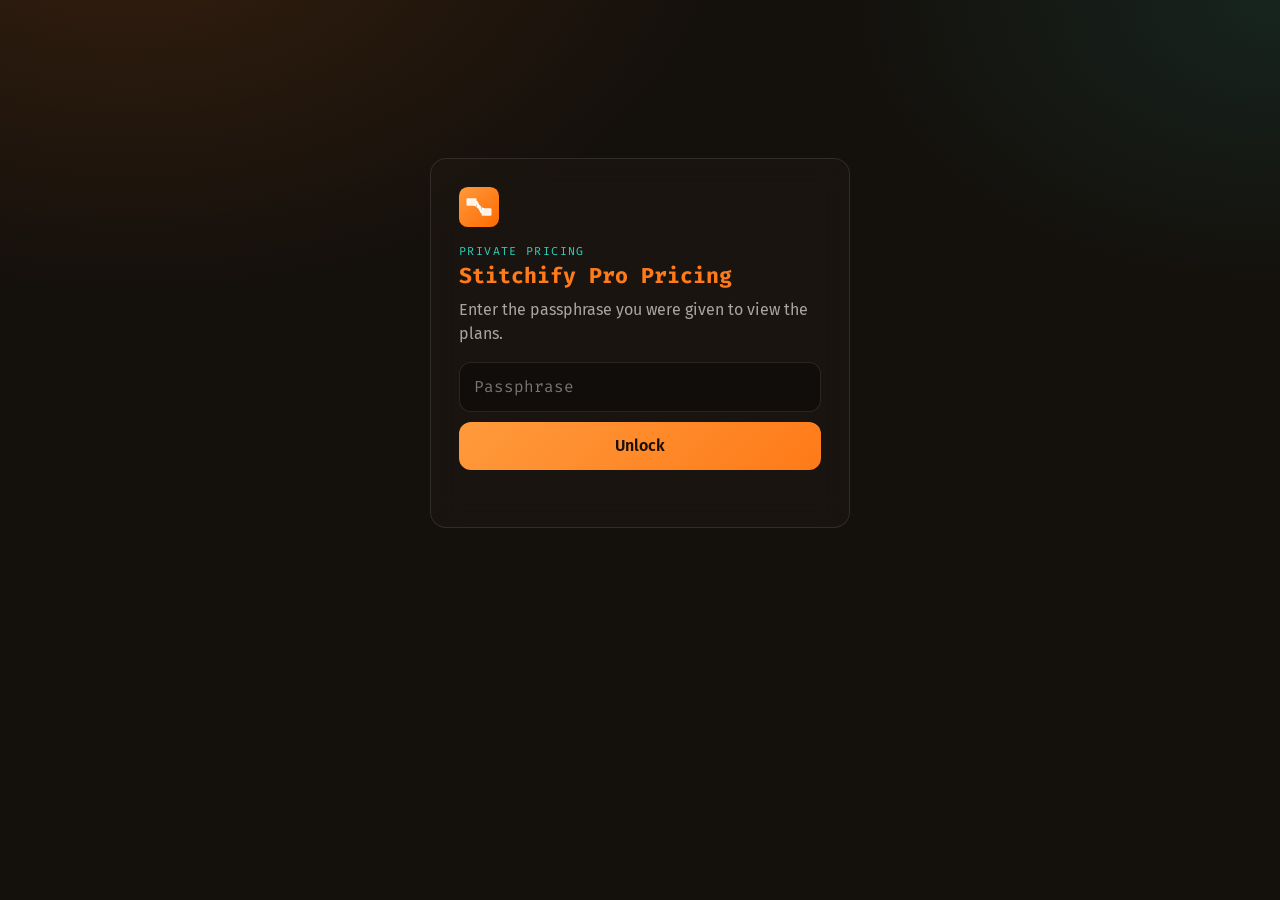
==== internal/pricing.html @ 4328dd09 "Pricing page: short passphrase for sharing with customers Co-Authored-By: Claude Opus 5.5 <noreply@a" ====
<!DOCTYPE html>
<html lang="en">
<head>
  <meta charset="utf-8" />
  <meta name="viewport" content="width=device-width, initial-scale=1.0, viewport-fit=cover" />
  <meta name="robots" content="noindex, nofollow, noarchive" />
  <title>Stitchify Pro Pricing</title>
  <link rel="icon" type="image/svg+xml" href="../assets/logo.svg" />
  <link rel="preconnect" href="https://fonts.googleapis.com" />
  <link rel="preconnect" href="https://fonts.gstatic.com" crossorigin />
  <link href="https://fonts.googleapis.com/css2?family=Fira+Code:wght@500;600;700&family=Fira+Sans:wght@300;400;500;600;700&display=swap" rel="stylesheet" />
  <style>
    /* Private pricing page with a quote builder. Dark-only by design, like the public site. The
       prices are AES-GCM encrypted below and only exist in readable form after the passphrase.
       Layout: lock card centred -> after unlock: plan cards row, then a two-column quote builder
       (add-on checklist left, sticky summary + send form right), then bundle and notes. */
    :root {
      color-scheme: dark;
      --primary: #ff7a18;
      --primary-2: #ff9a3c;
      --teal: #2dd4bf;
      --bg: #14100c;
      --card: rgba(30, 24, 19, 0.62);
      --card-2: rgba(42, 33, 25, 0.7);
      --border: rgba(255, 255, 255, 0.10);
      --text: rgba(255, 255, 255, 0.92);
      --muted: rgba(255, 255, 255, 0.62);
      --faint: rgba(255, 255, 255, 0.40);
      --ok: #34d399;
      --bad: #f87171;
      --display: 'Fira Code', ui-monospace, Consolas, monospace;
      --body: 'Fira Sans', 'Segoe UI', Helvetica, Arial, sans-serif;
      --radius: 16px;
    }
    * { box-sizing: border-box; }
    /* .lock and .desk set their own display, which beats the hidden attribute's default — without
       this the lock card stayed on screen after unlocking. */
    [hidden] { display: none !important; }
    html, body { margin: 0; }
    body {
      font-family: var(--body); color: var(--text); line-height: 1.5; min-height: 100vh;
      background:
        radial-gradient(1100px 700px at 10% -10%, rgba(255, 122, 24, 0.14), transparent 55%),
        radial-gradient(900px 600px at 100% 0%, rgba(45, 212, 191, 0.10), transparent 50%),
        var(--bg);
    }
    .wrap { max-width: 1080px; margin: 0 auto; padding-inline: 16px; padding-block: 28px 64px; }
    h1, h2, h3 { text-wrap: balance; margin: 0; }
    .muted { color: var(--muted); }
    .eyebrow { font-family: var(--display); font-size: 0.72rem; letter-spacing: 0.12em; text-transform: uppercase; color: var(--teal); }
    .glass { background: var(--card); border: 1px solid var(--border); border-radius: var(--radius); backdrop-filter: blur(14px); -webkit-backdrop-filter: blur(14px); }
    button { font: inherit; cursor: pointer; }
    button:focus-visible, input:focus-visible, textarea:focus-visible, label.addon:focus-within { outline: 2px solid var(--primary-2); outline-offset: 2px; }
    input, textarea { font: inherit; }

    .btn { padding: 12px 18px; border-radius: 12px; border: 0; font-weight: 600; color: #1a1005; background: linear-gradient(135deg, var(--primary-2), var(--primary)); }
    .btn.busy { opacity: 0.6; cursor: wait; }
    .err { color: var(--bad); font-size: 0.9rem; min-height: 1.3em; }

    /* ---- Lock ---- */
    .lock { min-height: 70vh; display: grid; place-items: center; }
    .lock-card { width: 100%; max-width: 420px; padding: 28px; display: grid; gap: 16px; }
    .lock-card img { width: 40px; height: 40px; }
    .lock-card h1 { font-family: var(--display); font-size: 1.35rem; color: var(--primary); }
    .lock-card form { display: grid; gap: 10px; }
    .text-in { width: 100%; padding: 12px 14px; border-radius: 12px; border: 1px solid var(--border); background: rgba(0, 0, 0, 0.35); color: var(--text); }
    .lock-card .text-in { font-family: var(--display); font-size: 1rem; }

    /* ---- Page ---- */
    .desk { display: grid; gap: 28px; }
    .head { display: flex; flex-wrap: wrap; gap: 12px 20px; align-items: end; justify-content: space-between; }
    .head h1 { font-family: var(--display); font-size: clamp(1.5rem, 3vw, 2rem); }
    .head h1 span { color: var(--primary); }
    .lockbtn { background: transparent; color: var(--muted); border: 1px solid var(--border); padding: 8px 14px; border-radius: 10px; }
    .note { padding: 14px 16px; color: var(--muted); max-width: 72ch; margin: 0; }
    section { display: grid; gap: 14px; }
    section > h2, .head h2 { font-size: 1.15rem; }
    .step { font-family: var(--display); color: var(--primary-2); margin-right: 6px; }

    .seg { display: inline-flex; padding: 4px; gap: 4px; border-radius: 12px; border: 1px solid var(--border); background: rgba(0,0,0,.25); }
    .seg button { border: 0; background: transparent; color: var(--muted); padding: 8px 14px; border-radius: 9px; font-weight: 500; }
    .seg button[aria-pressed="true"] { background: var(--card-2); color: var(--text); box-shadow: inset 0 0 0 1px rgba(255,154,60,.45); }

    .plans { display: grid; grid-template-columns: repeat(3, minmax(0, 1fr)); gap: 14px; }
    .plan { padding: 20px; display: grid; gap: 12px; align-content: start; transition: border-color .15s, box-shadow .15s; }
    .plan.selected { border-color: rgba(255, 154, 60, 0.75); box-shadow: 0 0 0 1px rgba(255, 154, 60, 0.45), 0 12px 32px rgba(255, 122, 24, 0.14); }
    .plan h3 { font-family: var(--display); font-size: 1.05rem; color: var(--primary-2); }
    .price { font-family: var(--display); font-size: 1.9rem; font-weight: 700; font-variant-numeric: tabular-nums; }
    .price small { font-size: 0.85rem; font-weight: 500; color: var(--muted); }
    .plan .who { color: var(--muted); font-size: 0.92rem; margin: 0; }
    .chips { display: flex; flex-wrap: wrap; gap: 6px; }
    .chip { font-size: 0.78rem; padding: 3px 9px; border-radius: 999px; border: 1px solid var(--border); color: var(--muted); }
    .plan ul { list-style: none; margin: 0; padding: 0; display: grid; gap: 6px; font-size: 0.9rem; }
    .plan li { display: flex; gap: 8px; }
    .plan li.no { color: var(--faint); }
    .plan li::before { content: "✓"; color: var(--ok); font-weight: 700; }
    .plan li.no::before { content: "–"; color: var(--faint); }
    .choose { margin-top: 4px; padding: 10px 14px; border-radius: 11px; font-weight: 600; border: 1px solid var(--border); background: rgba(0,0,0,.25); color: var(--text); }
    .plan.selected .choose { border-color: transparent; color: #1a1005; background: linear-gradient(135deg, var(--primary-2), var(--primary)); }

    .builder { display: grid; grid-template-columns: minmax(0, 1.35fr) minmax(0, 1fr); gap: 16px; align-items: start; }
    .addons { padding: 6px; display: grid; }
    label.addon { display: grid; grid-template-columns: auto minmax(0, 1fr) auto; gap: 4px 12px; align-items: start; padding: 12px; border-radius: 12px; cursor: pointer; }
    label.addon + label.addon { border-top: 1px solid var(--border); border-top-left-radius: 0; border-top-right-radius: 0; }
    label.addon:hover { background: rgba(255,255,255,.03); }
    label.addon.off { cursor: not-allowed; opacity: .55; }
    label.addon input[type="checkbox"] { width: 18px; height: 18px; margin: 3px 0 0; accent-color: var(--primary); }
    .addon b { font-weight: 600; }
    .addon .sub { display: block; color: var(--muted); font-size: 0.84rem; }
    .addon .why { display: block; color: var(--teal); font-size: 0.78rem; margin-top: 2px; }
    .addon .amt { font-family: var(--display); color: var(--primary-2); font-variant-numeric: tabular-nums; white-space: nowrap; text-align: right; }
    .qty { display: inline-flex; align-items: center; gap: 6px; margin-top: 6px; }
    .qty button { width: 30px; height: 30px; border-radius: 8px; border: 1px solid var(--border); background: rgba(0,0,0,.3); color: var(--text); font-weight: 700; }
    .qty output { min-width: 2ch; text-align: center; font-family: var(--display); font-variant-numeric: tabular-nums; }

    .summary { padding: 18px; display: grid; gap: 12px; position: sticky; top: calc(env(safe-area-inset-top, 0px) + 16px); }
    .lines { display: grid; gap: 6px; font-size: 0.9rem; }
    .line { display: flex; justify-content: space-between; gap: 12px; color: var(--muted); }
    .line b { color: var(--text); font-family: var(--display); font-weight: 600; font-variant-numeric: tabular-nums; white-space: nowrap; }
    .line.save b { color: var(--ok); }
    .total { display: flex; justify-content: space-between; align-items: baseline; gap: 12px; padding-top: 10px; border-top: 1px solid var(--border); }
    .total .big { font-family: var(--display); font-size: 1.9rem; font-weight: 700; color: var(--primary-2); font-variant-numeric: tabular-nums; }
    .sent { padding: 12px 14px; border-radius: 12px; background: rgba(52, 211, 153, .12); border: 1px solid rgba(52, 211, 153, .4); color: var(--text); }
    dialog#report { width: min(560px, calc(100vw - 32px)); max-height: calc(100vh - 32px); padding: 0; border-radius: var(--radius); border: 1px solid var(--border); background: #1c1611; color: var(--text); overflow: auto; }
    dialog#report::backdrop { background: rgba(8, 6, 4, 0.72); backdrop-filter: blur(4px); }
    .report-head { display: flex; justify-content: space-between; align-items: start; gap: 12px; padding: 20px 20px 0; margin: 0; }
    .report-head h2 { font-family: var(--display); font-size: 1.15rem; margin-top: 2px; }
    .report-body { display: grid; gap: 14px; padding: 16px 20px 20px; }
    .report-plan { padding: 12px 14px; border-radius: 12px; background: rgba(0,0,0,.25); border: 1px solid var(--border); font-size: 0.92rem; color: var(--muted); }
    .report-plan b { color: var(--primary-2); font-family: var(--display); }
    #report form#quote-form { display: grid; gap: 8px; }
    #report label { font-size: 0.82rem; color: var(--muted); display: grid; gap: 4px; }
    #report textarea { min-height: 64px; resize: vertical; }
    #report label.terms { grid-template-columns: auto minmax(0, 1fr); align-items: start; gap: 10px; padding: 10px 12px; border-radius: 12px; border: 1px solid var(--border); background: rgba(0,0,0,.2); color: var(--text); font-size: 0.88rem; cursor: pointer; }
    #report label.terms input { width: 18px; height: 18px; margin: 2px 0 0; accent-color: var(--primary); }
    #report label.terms a { color: var(--primary-2); text-decoration: underline; }
    .btn[disabled]:not(.busy) { opacity: 0.45; cursor: not-allowed; }
    .hp { position: absolute; left: -9999px; width: 1px; height: 1px; overflow: hidden; }

    .bundle { padding: 18px 20px; display: flex; flex-wrap: wrap; gap: 12px 28px; align-items: center; justify-content: space-between; border-color: rgba(45, 212, 191, 0.45); }
    .bundle h3 { font-family: var(--display); color: var(--teal); }
    .bundle .price s { color: var(--faint); font-size: 1rem; font-weight: 500; margin-left: 8px; }
    ul.notes { margin: 0; padding-left: 1.3em; display: grid; gap: 8px; max-width: 80ch; color: var(--muted); }
    .foot { color: var(--faint); font-size: 0.8rem; }

    @media (max-width: 860px) {
      .plans, .builder { grid-template-columns: minmax(0, 1fr); }
      .summary { position: static; }
    }
    @media (prefers-reduced-motion: no-preference) {
      .desk { animation: rise .35s ease-out both; }
      @keyframes rise { from { opacity: .4; transform: translateY(6px); } to { opacity: 1; transform: none; } }
    }
  </style>
</head>
<body>
  <main class="wrap">
    <div class="lock" id="lock">
      <div class="lock-card glass">
        <img src="../assets/logo.svg" alt="" />
        <div>
          <div class="eyebrow">Private pricing</div>
          <h1>Stitchify Pro Pricing</h1>
          <p class="muted" style="margin:6px 0 0">Enter the passphrase you were given to view the plans.</p>
        </div>
        <form id="unlock-form" autocomplete="off">
          <input class="text-in" id="pass" type="password" placeholder="Passphrase" aria-label="Passphrase" autocomplete="current-password" required />
          <button class="btn" id="unlock-btn" type="submit">Unlock</button>
          <div class="err" id="err" role="alert"></div>
        </form>
      </div>
    </div>

    <div class="desk" id="desk" hidden></div>
  </main>

  <dialog id="report" aria-labelledby="report-title">
    <form method="dialog" class="report-head">
      <div>
        <div class="eyebrow">Quote report</div>
        <h2 id="report-title">Your Stitchify Pro quote</h2>
        <div class="muted" id="report-date" style="font-size:.85rem"></div>
      </div>
      <button class="lockbtn" value="close" aria-label="Close">Close</button>
    </form>
    <div class="report-body">
      <div class="report-plan" id="report-plan"></div>
      <div class="lines" id="report-lines"></div>
      <div class="total"><span class="muted" id="report-total-label"></span><span class="big" id="report-total"></span></div>
      <div id="report-send">
        <form id="quote-form" novalidate>
          <label>Your name<input class="text-in" id="q-name" autocomplete="name" required /></label>
          <label>How can we reach you? (Messenger, Discord, email or phone)<input class="text-in" id="q-contact" required /></label>
          <label>Anything else? (optional)<textarea class="text-in" id="q-message"></textarea></label>
          <div class="hp" aria-hidden="true"><label>Leave empty<input id="q-bot" tabindex="-1" autocomplete="off" /></label></div>
          <label class="terms">
            <input type="checkbox" id="q-terms" />
            <span>I have read and agree to the <a href="/#about" target="_blank" rel="noopener">Terms &amp; Contract and the risks of using Stitchify Pro</a> (opens in a new tab).</span>
          </label>
          <button class="btn" id="send-btn" type="submit" disabled>Send quote</button>
          <div class="err" id="q-err" role="alert"></div>
        </form>
      </div>
    </div>
  </dialog>

  <script>
    // Encrypted with AES-256-GCM, key derived from the passphrase via PBKDF2-SHA256.
    // Regenerate with the owner's local encrypt script — never paste readable prices here.
    const PAYLOAD = /*PAYLOAD*/{"v":1,"iter":310000,"salt":"ob7VSfyGU3FtRJHAPOjQsA==","iv":"HOM1TO5yPVkXGlvL","ct":"q+5Xf/AaPdgPS0vmIwRxDevAMZJLj9cVC/Li+AkJbp+REiZ84gFe2B+cY2+iy2bhRbVR4h+7/h+kmu5yl4+KJlU9ZfYHRflg97AQUFzzaa6Vg0LSiIco3n7sUbT6tx0+yoZ/reaJtlWuPJH6LZp9AR4m6v2ITdbV2ZcL++Vj+Z55BnKWjK9F6Ym30TtzV9CTz7eApFO3BIhr+Vqai1jSXp68QfAPkq3Ytp16n0JJj8UdqR1G4sbgUO7gFQ2b3ubMV4j0yYWwd87tGc8T5JBzvdJTP4RSNC4eQvCHaWMpwq34rKG/pxkp+B/BZyQAACzOiSkCD0FuBwblYbR0JQSG6B4iyqH4VDy5hnF/iT3kJauM4S58fHVmwUqi6BvqrERlZfOLs8YxWKw987GFzbaAS1WpsMcpSvTZ8fiXEiHnKRjjjHW9EG7iqnjkT9l8MtUXRu7s8erMg2Rn7sdcaRvAPcboNkEZHD/EFIoAj/nHtjMtBYKN6IcHb8o6x2NKMrmL+Tl/otm+E5qwkzyRV3THLiXFdFCGDs30UWT9qhLLtDlXzoJLDB6Fp3nOHGDvEfjT+qTLJ5XCgnlr6wjJKag3FtbOYgz1mXnQG9+Z+3uNd/A+gsH4ltic5xyeuL3yPCWmVISl/FiefKV7ARMJEwFNdNaXAr37uOh84gfRdtf9gfXYy94RYlOO7lFOAf/Z3rmKrPcc+Tqro7F5Car+7SzBReIspy2Yv+fcowplNsLVGmb/KC8Jb8zqMbkibK80ErWo6i11rnt18QLkhBDBtlNOGq+++MJahsaCphjf85OxM/PaZuMBxrn8mD6/aYq2UzB3lGhT4euYJDGrkezZTQrEwmRYli6bH6+9W9g2+rz3Yvqn24Kz8wUNPXJz6zYHhx7LYpDsd74PQ3hgr6ibkWN9N1yDVrcznmB/2BxqG4p0NPIW1s2HxjZJb8b0ZhFjiZd1BmJf4A8KjiBxoSX/s1HgiE9XQFNsIyrYaiapZQrPxVlT/[base64]/[base64]/[base64]/d54jG/SAe45Oy7z2XZ9vFuYt4kOYiIPZJ9wTvWNr+bokJSTztGyHobfkSRZcMfEqcXfcrpassjzkFoydyZzcNkO0de4rFDKzBDkj5KK7kC1c8kaYl8Djze4rQGs2fVq7QmZu6jH8Yylh6i670qv3QH/2fgjychBcbmW9G1NDo1SCG2yI+WrleD1lFwG9hbe8XCixOGyJVhqTb/1S/[base64]/wDZxc3FvxjnOHfVfYlQIzG4IhpJAwkCsq3LoeHugpe9jxM45uIROOEpY1aMXiVLu8+jLuanQXyU/xmuzVTHvHuL8S+Kor+qRjaEvJhh+lvuQKDraSqH2luatvIhgjgsZuXttQ3R7X/x1/vYc654N/Reog6uGRfr5slcRWK3FAocSQtIvwY1y6fYs+ZJbHQcH0wlQ2QiFahCbyjCoLgf7I6fJIrisMip7mqEN6Mwcc0CfajyirMK97F5/Gns3wL4Hx1Fxia/AAIS1lKAcwtncPbnD7g94xz0jjyY/U6BpfuRHfg2pQRMXGNCGyY0dz/nYp7JGJvNyRcuCdE7HC3BQCGGoOj0Dpla9Yo/wEUV7RXVN/otrgfzf/K6bfQhJXArJJb7JybzCYxeUXWNCoHDTAqnHAWHuqMHymht4BzfTZ8Qe2u+YXNEh8KVVEfTkhXM5+8jn4I8zqVtc7oq6yfUflLGnZoBYLIyHTkUv1MwK5i13DEjCAEtAeG21Z/5f5JWAdEMra7r0XqJk0IcG269NaKNRKy/913OXJ/ed4/wrJebB9hB2u4YokK/8hZQfdamDM0CrLPQKtunMKc//wYPkV3mlbwmYpRvsJ+XN2/S8m9RobKzLThki5J1glishGkw7rH/K3Mq49u9RRZ8zV/4bkB6O/fJNFIaDL+NTpQkcRIMGNsc3TBVyuthLEpRv8xnlNa3lqQ4DpxpS9cPrK66aEPkBunJsJLnm2cjLPa44cWLD6J7MUuvqlvHv+AIkoFn3cyNmxKod63WLWWbRwFpSxudEamt+P7dvcFoF6lSCMtkWX5ggT62x/WCL5nqyRlijNYiFUagR8i18l1FxZVfvBI2ZvL/zfGbT3dv/neAsdWg9oQDUcKqO9nYh5l4onI3qcHto5TeRupm/vI/oBGT7zd8KYfy9D8Mwv84eBjpsoE9NHA/QwS+j8bHyDcTB6KsUPUAC0UfZ5RRy/deAa3/N63WOeRl440q2aJc4o2YKziRhcK56r34R7UdWDiCpOZcwud/lhW5ZVUGHsofiQjZoPXjQWN3bGr7bbCz7TwiUrylG1QpSNuu29UVhCy2zmIwunv9ppm7/Mcl1g3IKxgTTZnXywUbugu2nFwW1BxGRdlWuzmm5Ih/[base64]/uZYtzvFMtpt6tEsotq4K5LEC6RBlLgepAgyKx/OC5aFyztVAtTPALq5ibX+xXv7Qy+Krb8IkYERlfV8GUk3oeKDad5aWDGVt/7lHZSuZDYpuPsE/kczqOwE+Qqpne9KJge"}/*END*/;

    const $ = (s) => document.querySelector(s);
    const b64 = (s) => Uint8Array.from(atob(s), (c) => c.charCodeAt(0));
    const esc = (s) => String(s).replace(/[&<>"']/g, (c) => ({ '&': '&amp;', '<': '&lt;', '>': '&gt;', '"': '&quot;', "'": '&#39;' }[c]));

    async function decrypt(pass) {
      const base = await crypto.subtle.importKey('raw', new TextEncoder().encode(pass), 'PBKDF2', false, ['deriveKey']);
      const key = await crypto.subtle.deriveKey(
        { name: 'PBKDF2', salt: b64(PAYLOAD.salt), iterations: PAYLOAD.iter, hash: 'SHA-256' },
        base, { name: 'AES-GCM', length: 256 }, false, ['decrypt']);
      const plain = await crypto.subtle.decrypt({ name: 'AES-GCM', iv: b64(PAYLOAD.iv) }, key, b64(PAYLOAD.ct));
      return JSON.parse(new TextDecoder().decode(plain));
    }

    $('#unlock-form').addEventListener('submit', async (e) => {
      e.preventDefault();
      const btn = $('#unlock-btn');
      btn.disabled = true; btn.classList.add('busy'); btn.textContent = 'Unlocking…'; $('#err').textContent = '';
      try {
        if (!PAYLOAD) throw new Error('empty');
        render(await decrypt($('#pass').value));
        $('#pass').value = '';
        $('#lock').hidden = true; $('#desk').hidden = false;
      } catch {
        $('#err').textContent = 'Wrong passphrase. Check it and try again.';
      } finally {
        btn.disabled = false; btn.classList.remove('busy'); btn.textContent = 'Unlock';
      }
    });

    // ---------- State ----------
    let DATA = null;
    const S = { plan: 'premium', billing: 'monthly', on: new Set(), qty: {} };
    const money = (n) => DATA.currency + Math.round(n).toLocaleString('en-PH');
    const per = { monthly: '/mo', yearly: '/yr' };
    const mult = () => (S.billing === 'yearly' ? 10 : 1);   // yearly = 10x monthly (2 months free)
    const plan = () => DATA.plans.find((p) => p.id === S.plan);

    // Can this add-on be chosen with the current plan and choices? Returns null if yes, or why not.
    function blocked(a) {
      if (a.includedIn && a.includedIn.includes(S.plan)) return 'Included in ' + plan().name;
      if (a.plans && !a.plans.includes(S.plan)) return 'Needs ' + a.plans.map((id) => DATA.plans.find((p) => p.id === id).name).join(' or ');
      if (a.requires && !S.on.has(a.requires)) return 'Needs ' + DATA.addons.find((x) => x.id === a.requires).name;
      return null;
    }

    // Drop anything the current plan no longer allows (repeat: removing one can block another).
    function prune() {
      let changed = true;
      while (changed) {
        changed = false;
        for (const a of DATA.addons) if (S.on.has(a.id) && blocked(a)) { S.on.delete(a.id); changed = true; }
      }
    }

    function quote() {
      const p = plan(), lines = [];
      let monthly = p.monthly;
      lines.push({ label: p.name + ' plan', amount: p.monthly });
      for (const a of DATA.addons) {
        if (!S.on.has(a.id)) continue;
        const q = a.qty ? (S.qty[a.id] || 1) : 1;
        lines.push({ label: a.name + (a.qty ? ' × ' + q : ''), amount: a.monthly * q });
        monthly += a.monthly * q;
      }
      let bundle = null;
      for (const b of DATA.bundles) {
        if (b.plan === S.plan && b.addons.every((id) => S.on.has(id))) {
          const full = p.monthly + b.addons.reduce((s, id) => s + DATA.addons.find((a) => a.id === id).monthly, 0);
          if (full > b.monthly) { bundle = { name: b.name, save: full - b.monthly }; monthly -= bundle.save; }
        }
      }
      return { lines, bundle, monthly, total: monthly * mult() };
    }

    // ---------- Render ----------
    function render(data) {
      DATA = data;
      S.plan = data.defaultPlan || data.plans[0].id;
      try { if (sessionStorage.getItem('pd-billing') === 'yearly') S.billing = 'yearly'; } catch {}
      const feat = (p) => data.features.map((f) => `<li class="${f[p.id] ? '' : 'no'}">${esc(f.name)}</li>`).join('');

      $('#desk').innerHTML = `
        <div class="head">
          <div>
            <div class="eyebrow">Plans &amp; add-ons</div>
            <h1>Stitchify Pro <span>pricing</span></h1>
          </div>
          <button class="lockbtn" id="relock" type="button">Lock</button>
        </div>
        <p class="note glass">${esc(data.intro)}</p>

        <section>
          <div class="head">
            <h2><span class="step">1</span>Choose your plan</h2>
            <div class="seg" role="group" aria-label="Billing">
              ${['monthly', 'yearly'].map((b) => `<button type="button" data-billing="${b}">${b === 'monthly' ? 'Monthly' : 'Yearly · 2 months free'}</button>`).join('')}
            </div>
          </div>
          <div class="plans">
            ${data.plans.map((p) => `
              <article class="plan glass" data-plan-card="${p.id}">
                <h3>${esc(p.name)}</h3>
                <div class="price" data-plan-price="${p.id}"></div>
                <p class="who">${esc(p.who)}</p>
                <div class="chips">
                  <span class="chip">${p.accounts} TikTok accounts</span>
                  <span class="chip">${p.seats} PC</span>
                </div>
                <ul>${feat(p)}</ul>
                <button type="button" class="choose" data-choose="${p.id}"></button>
              </article>`).join('')}
          </div>
        </section>

        <section>
          <h2><span class="step">2</span>Add what you need</h2>
          <div class="builder">
            <div class="addons glass" id="addons"></div>
            <aside class="summary glass" aria-live="polite">
              <div class="eyebrow">Your quote</div>
              <div class="lines" id="lines"></div>
              <div class="total"><span class="muted" id="total-label"></span><span class="big" id="total"></span></div>
              <button class="btn" id="view-report" type="button">View report</button>
            </aside>
          </div>
        </section>

        <section>
          <h2>Bundle</h2>
          ${data.bundles.map((b) => `
            <div class="bundle glass">
              <div style="display:grid;gap:4px;min-width:0">
                <h3>${esc(b.name)}</h3>
                <div class="muted">${esc(b.includes)}</div>
                <div class="chips"><span class="chip" style="color:var(--teal);border-color:rgba(45,212,191,.45)">${esc(b.tag)} · applied automatically</span></div>
              </div>
              <div class="price">${money(b.monthly)}<small>/mo</small><s>${money(b.compareAt)}</s></div>
            </div>`).join('')}
        </section>

        <section>
          <h2>Good to know</h2>
          <ul class="notes">${data.goodToKnow.map((r) => `<li>${esc(r)}</li>`).join('')}</ul>
        </section>

        <p class="foot">Prices in Philippine pesos. Questions? Ask us on Discord.</p>`;

      $('#desk').querySelectorAll('[data-billing]').forEach((b) => b.addEventListener('click', () => {
        S.billing = b.dataset.billing;
        try { sessionStorage.setItem('pd-billing', S.billing); } catch {}
        update();
      }));
      $('#desk').querySelectorAll('[data-choose]').forEach((b) => b.addEventListener('click', () => { S.plan = b.dataset.choose; prune(); update(); }));
      $('#relock').addEventListener('click', () => { $('#desk').innerHTML = ''; DATA = null; $('#desk').hidden = true; $('#lock').hidden = false; $('#pass').focus(); });
      $('#view-report').addEventListener('click', openReport);
      update();
    }

    function update() {
      document.querySelectorAll('[data-billing]').forEach((x) => x.setAttribute('aria-pressed', String(x.dataset.billing === S.billing)));
      DATA.plans.forEach((p) => {
        document.querySelector(`[data-plan-price="${p.id}"]`).innerHTML = `${money(p[S.billing])}<small>${per[S.billing]}</small>`;
        const card = document.querySelector(`[data-plan-card="${p.id}"]`);
        card.classList.toggle('selected', p.id === S.plan);
        const btn = card.querySelector('[data-choose]');
        btn.textContent = p.id === S.plan ? 'Selected' : 'Choose ' + p.name;
        btn.setAttribute('aria-pressed', String(p.id === S.plan));
      });

      $('#addons').innerHTML = DATA.addons.map((a) => {
        const why = blocked(a), on = S.on.has(a.id), q = S.qty[a.id] || 1;
        const amt = why && why.startsWith('Included') ? 'Included' : '+' + money(a.monthly * (a.qty && on ? q : 1) * mult()) + per[S.billing];
        return `<label class="addon ${why ? 'off' : ''}">
          <input type="checkbox" data-addon="${a.id}" ${on ? 'checked' : ''} ${why ? 'disabled' : ''} />
          <span><b>${esc(a.name)}</b><span class="sub">${esc(a.detail)}</span>${why ? `<span class="why">${esc(why)}</span>` : ''}
            ${a.qty && on ? `<span class="qty"><button type="button" data-dec="${a.id}" aria-label="Fewer">−</button><output>${q}</output><button type="button" data-inc="${a.id}" aria-label="More">+</button></span>` : ''}
          </span>
          <span class="amt">${amt}</span>
        </label>`;
      }).join('');
      $('#addons').querySelectorAll('[data-addon]').forEach((c) => c.addEventListener('change', () => {
        if (c.checked) S.on.add(c.dataset.addon); else S.on.delete(c.dataset.addon);
        prune(); update();
      }));
      const step = (id, d) => {
        const a = DATA.addons.find((x) => x.id === id);
        S.qty[id] = Math.min(a.max || 99, Math.max(1, (S.qty[id] || 1) + d));
        update();
      };
      $('#addons').querySelectorAll('[data-inc]').forEach((b) => b.addEventListener('click', (e) => { e.preventDefault(); step(b.dataset.inc, 1); }));
      $('#addons').querySelectorAll('[data-dec]').forEach((b) => b.addEventListener('click', (e) => { e.preventDefault(); step(b.dataset.dec, -1); }));

      const q = quote();
      $('#lines').innerHTML = q.lines.map((l) => `<div class="line"><span>${esc(l.label)}</span><b>${money(l.amount * mult())}</b></div>`).join('')
        + (q.bundle ? `<div class="line save"><span>${esc(q.bundle.name)} bundle</span><b>−${money(q.bundle.save * mult())}</b></div>` : '');
      $('#total-label').textContent = S.billing === 'yearly' ? 'Total per year' : 'Total per month';
      $('#total').textContent = money(q.total);
    }

    function summaryText(q) {
      const p = plan();
      return [
        `Plan: ${p.name} (${S.billing === 'yearly' ? 'Yearly' : 'Monthly'})`,
        ...q.lines.map((l) => `- ${l.label}: ${money(l.amount * mult())}`),
        ...(q.bundle ? [`- ${q.bundle.name} bundle: -${money(q.bundle.save * mult())}`] : []),
        `Total: ${money(q.total)}${per[S.billing]}`,
      ].join('\n');
    }

    // ---------- Report popup ----------
    // The send form only exists until a quote has gone out; after that the popup is a read-only
    // copy of what was sent.
    function openReport() {
      const q = quote(), p = plan();
      $('#report-date').textContent = new Date().toLocaleString('en-PH', { dateStyle: 'medium', timeStyle: 'short' });
      $('#report-plan').innerHTML = `Plan: <b>${esc(p.name)}</b> · ${S.billing === 'yearly' ? 'Yearly (2 months free)' : 'Monthly'} · ${p.accounts} TikTok accounts · ${p.seats} PC`;
      $('#report-lines').innerHTML = $('#lines').innerHTML;
      $('#report-total-label').textContent = $('#total-label').textContent;
      $('#report-total').textContent = money(q.total);
      if ($('#quote-form')) {
        const terms = $('#q-terms'), send = $('#send-btn');
        $('#q-err').textContent = '';
        terms.checked = false;
        send.disabled = true;                                   // locked until the terms are ticked
        terms.onchange = () => { send.disabled = !terms.checked; };
        $('#quote-form').onsubmit = sendQuote;
      }
      $('#report').showModal();
    }

    async function sendQuote(e) {
      e.preventDefault();
      const name = $('#q-name').value.trim(), contact = $('#q-contact').value.trim();
      if (!$('#q-terms').checked) { $('#q-err').textContent = 'Tick the Terms & Contract box to send.'; return; }
      if (!name || !contact) { $('#q-err').textContent = 'Add your name and a way to reach you, then send.'; return; }
      const q = quote(), btn = $('#send-btn');
      btn.disabled = true; btn.classList.add('busy'); btn.textContent = 'Sending…'; $('#q-err').textContent = '';
      try {
        const res = await fetch('/api/send-quote', {
          method: 'POST',
          headers: { 'Content-Type': 'application/json' },
          body: JSON.stringify({
            name, contact,
            message: $('#q-message').value.trim(),
            plan: plan().name,
            billing: S.billing === 'yearly' ? 'Yearly' : 'Monthly',
            addons: DATA.addons.filter((a) => S.on.has(a.id)).map((a) => a.qty ? `${a.name} x${S.qty[a.id] || 1}` : a.name).join(', ') || 'None',
            total: money(q.total) + per[S.billing],
            summary: summaryText(q),
            acceptedTerms: true,
            'bot-field': $('#q-bot').value,
          }),
        });
        if (!res.ok) throw new Error('HTTP ' + res.status);
        $('#report-send').innerHTML = `<div class="sent">${esc(DATA.quote.thanks)}</div>`;
        $('#view-report').textContent = 'View sent quote';
      } catch {
        $('#q-err').textContent = DATA.quote.fail;
        btn.disabled = false; btn.classList.remove('busy'); btn.textContent = 'Send quote';
      }
    }
  </script>
</body>
</html>
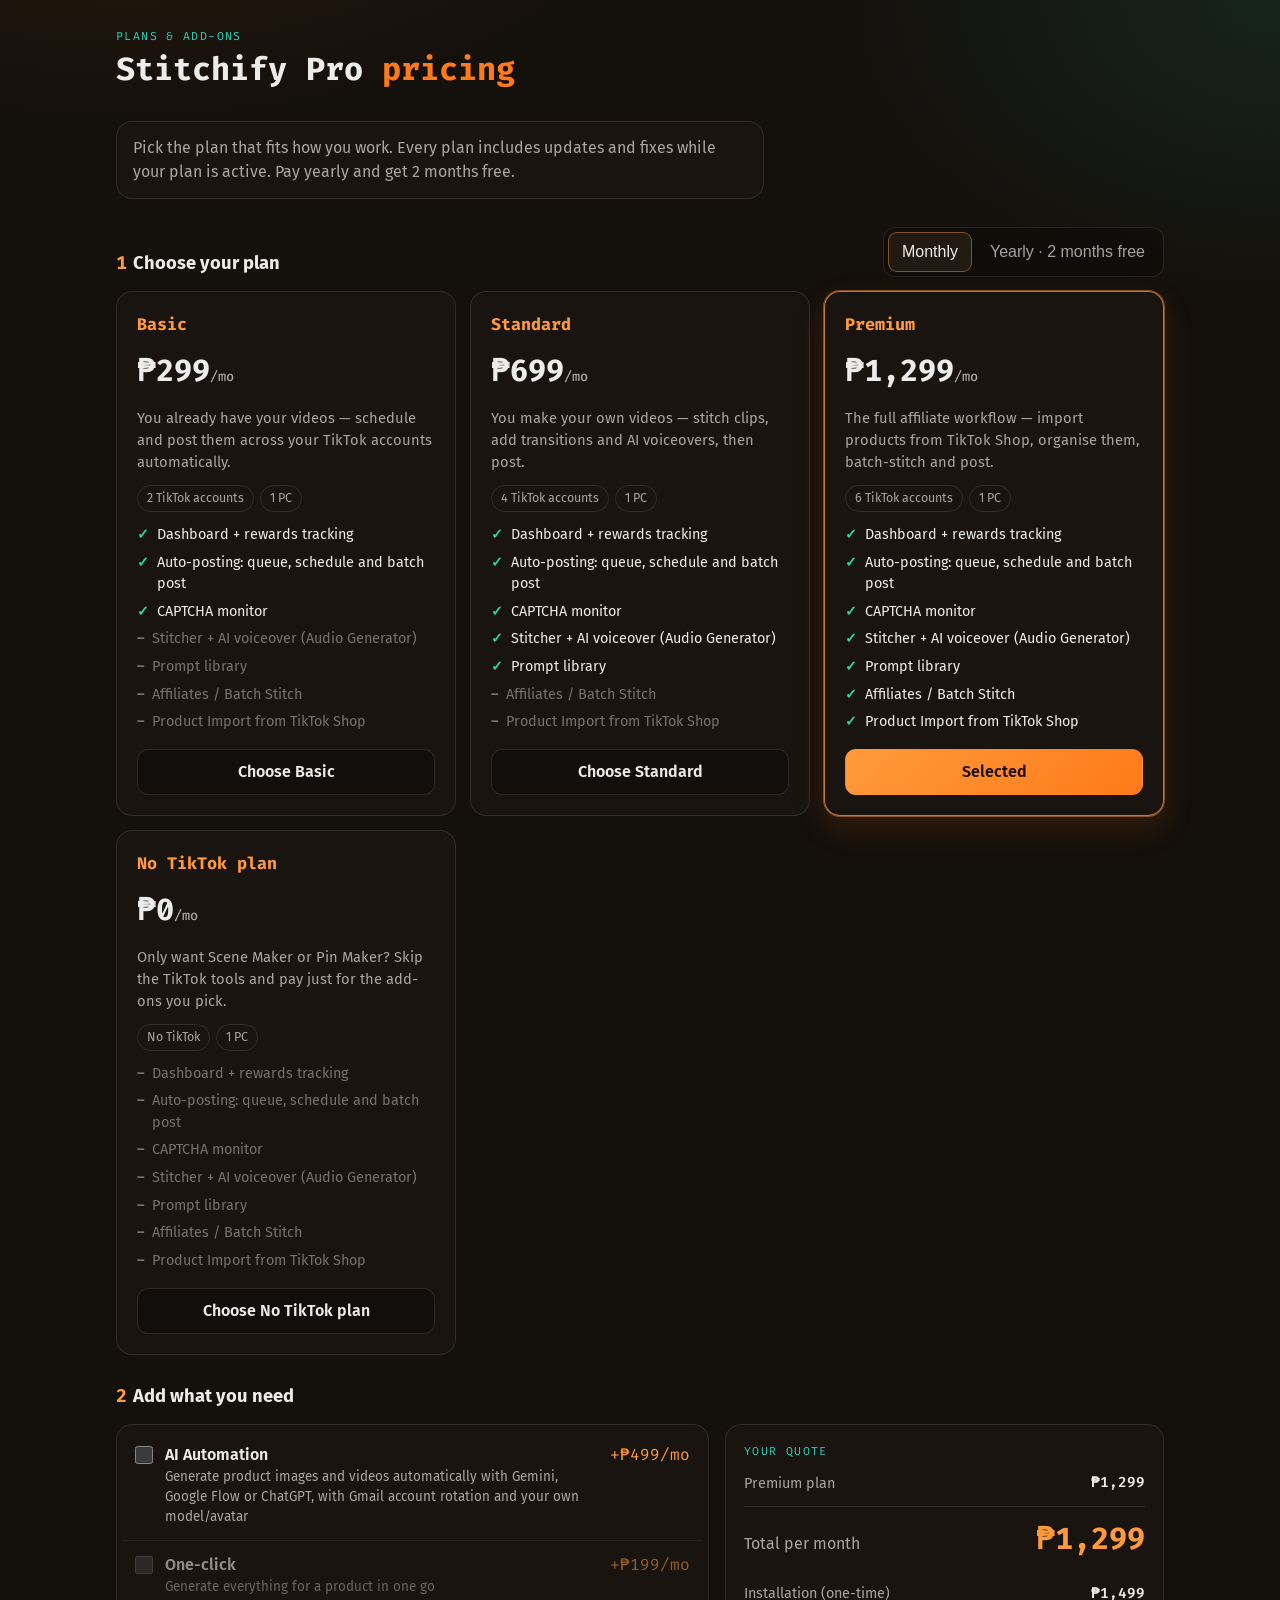
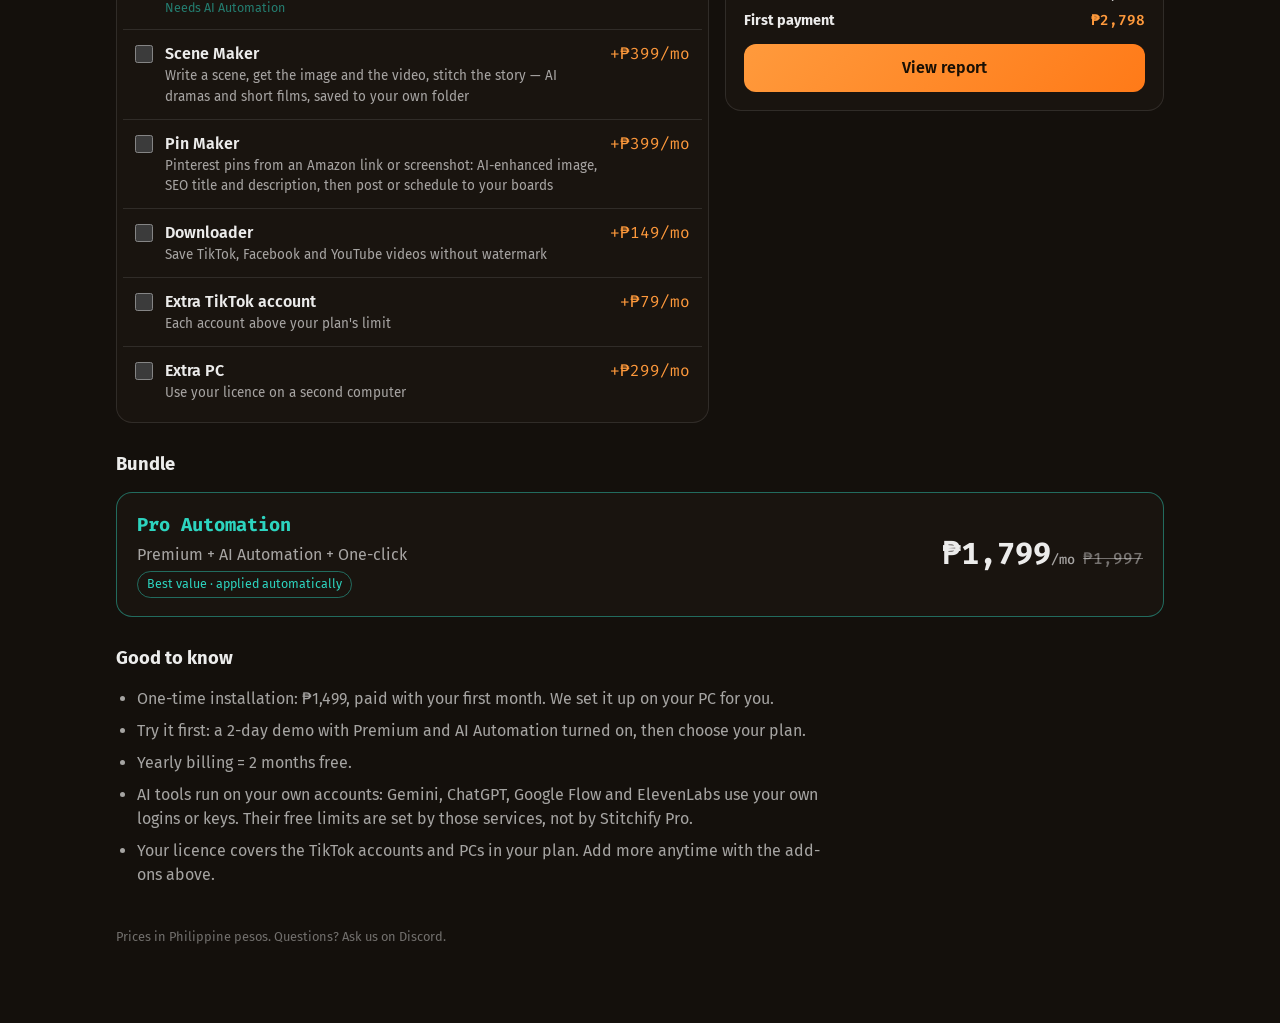
==== commit 31d3e6d6: "Pricing: remove the passphrase card, open straight to the plans Co-Authored-By: Claude Opus 5.5 <nor" ====
--- a/internal/pricing.html
+++ b/internal/pricing.html
@@ -118,6 +118,9 @@
     .line { display: flex; justify-content: space-between; gap: 12px; color: var(--muted); }
     .line b { color: var(--text); font-family: var(--display); font-weight: 600; font-variant-numeric: tabular-nums; white-space: nowrap; }
     .line.save b { color: var(--ok); }
+    #first, #report-first { margin-top: 8px; }
+    .line.firstpay { color: var(--text, inherit); font-weight: 700; }
+    .line.firstpay b { color: var(--primary-2); }
     .total { display: flex; justify-content: space-between; align-items: baseline; gap: 12px; padding-top: 10px; border-top: 1px solid var(--border); }
     .total .big { font-family: var(--display); font-size: 1.9rem; font-weight: 700; color: var(--primary-2); font-variant-numeric: tabular-nums; }
     .sent { padding: 12px 14px; border-radius: 12px; background: rgba(52, 211, 153, .12); border: 1px solid rgba(52, 211, 153, .4); color: var(--text); }
@@ -155,22 +158,6 @@
 </head>
 <body>
   <main class="wrap">
-    <div class="lock" id="lock">
-      <div class="lock-card glass">
-        <img src="../assets/logo.svg" alt="" />
-        <div>
-          <div class="eyebrow">Private pricing</div>
-          <h1>Stitchify Pro Pricing</h1>
-          <p class="muted" style="margin:6px 0 0">Enter the passphrase you were given to view the plans.</p>
-        </div>
-        <form id="unlock-form" autocomplete="off">
-          <input class="text-in" id="pass" type="password" placeholder="Passphrase" aria-label="Passphrase" autocomplete="current-password" required />
-          <button class="btn" id="unlock-btn" type="submit">Unlock</button>
-          <div class="err" id="err" role="alert"></div>
-        </form>
-      </div>
-    </div>
-
     <div class="desk" id="desk" hidden></div>
   </main>
 
@@ -187,6 +174,7 @@
       <div class="report-plan" id="report-plan"></div>
       <div class="lines" id="report-lines"></div>
       <div class="total"><span class="muted" id="report-total-label"></span><span class="big" id="report-total"></span></div>
+      <div class="lines" id="report-first"></div>
       <div id="report-send">
         <form id="quote-form" novalidate>
           <label>Your name<input class="text-in" id="q-name" autocomplete="name" required /></label>
@@ -207,7 +195,7 @@
   <script>
     // Encrypted with AES-256-GCM, key derived from the passphrase via PBKDF2-SHA256.
     // Regenerate with the owner's local encrypt script — never paste readable prices here.
-    const PAYLOAD = /*PAYLOAD*/{"v":1,"iter":310000,"salt":"ob7VSfyGU3FtRJHAPOjQsA==","iv":"HOM1TO5yPVkXGlvL","ct":"q+5Xf/AaPdgPS0vmIwRxDevAMZJLj9cVC/Li+AkJbp+REiZ84gFe2B+cY2+iy2bhRbVR4h+7/h+kmu5yl4+KJlU9ZfYHRflg97AQUFzzaa6Vg0LSiIco3n7sUbT6tx0+yoZ/reaJtlWuPJH6LZp9AR4m6v2ITdbV2ZcL++Vj+Z55BnKWjK9F6Ym30TtzV9CTz7eApFO3BIhr+Vqai1jSXp68QfAPkq3Ytp16n0JJj8UdqR1G4sbgUO7gFQ2b3ubMV4j0yYWwd87tGc8T5JBzvdJTP4RSNC4eQvCHaWMpwq34rKG/pxkp+B/BZyQAACzOiSkCD0FuBwblYbR0JQSG6B4iyqH4VDy5hnF/iT3kJauM4S58fHVmwUqi6BvqrERlZfOLs8YxWKw987GFzbaAS1WpsMcpSvTZ8fiXEiHnKRjjjHW9EG7iqnjkT9l8MtUXRu7s8erMg2Rn7sdcaRvAPcboNkEZHD/EFIoAj/nHtjMtBYKN6IcHb8o6x2NKMrmL+Tl/otm+E5qwkzyRV3THLiXFdFCGDs30UWT9qhLLtDlXzoJLDB6Fp3nOHGDvEfjT+qTLJ5XCgnlr6wjJKag3FtbOYgz1mXnQG9+Z+3uNd/A+gsH4ltic5xyeuL3yPCWmVISl/FiefKV7ARMJEwFNdNaXAr37uOh84gfRdtf9gfXYy94RYlOO7lFOAf/Z3rmKrPcc+Tqro7F5Car+7SzBReIspy2Yv+fcowplNsLVGmb/KC8Jb8zqMbkibK80ErWo6i11rnt18QLkhBDBtlNOGq+++MJahsaCphjf85OxM/PaZuMBxrn8mD6/aYq2UzB3lGhT4euYJDGrkezZTQrEwmRYli6bH6+9W9g2+rz3Yvqn24Kz8wUNPXJz6zYHhx7LYpDsd74PQ3hgr6ibkWN9N1yDVrcznmB/2BxqG4p0NPIW1s2HxjZJb8b0ZhFjiZd1BmJf4A8KjiBxoSX/s1HgiE9XQFNsIyrYaiapZQrPxVlT/[base64]/[base64]/[base64]/d54jG/SAe45Oy7z2XZ9vFuYt4kOYiIPZJ9wTvWNr+bokJSTztGyHobfkSRZcMfEqcXfcrpassjzkFoydyZzcNkO0de4rFDKzBDkj5KK7kC1c8kaYl8Djze4rQGs2fVq7QmZu6jH8Yylh6i670qv3QH/2fgjychBcbmW9G1NDo1SCG2yI+WrleD1lFwG9hbe8XCixOGyJVhqTb/1S/[base64]/wDZxc3FvxjnOHfVfYlQIzG4IhpJAwkCsq3LoeHugpe9jxM45uIROOEpY1aMXiVLu8+jLuanQXyU/xmuzVTHvHuL8S+Kor+qRjaEvJhh+lvuQKDraSqH2luatvIhgjgsZuXttQ3R7X/x1/vYc654N/Reog6uGRfr5slcRWK3FAocSQtIvwY1y6fYs+ZJbHQcH0wlQ2QiFahCbyjCoLgf7I6fJIrisMip7mqEN6Mwcc0CfajyirMK97F5/Gns3wL4Hx1Fxia/AAIS1lKAcwtncPbnD7g94xz0jjyY/U6BpfuRHfg2pQRMXGNCGyY0dz/nYp7JGJvNyRcuCdE7HC3BQCGGoOj0Dpla9Yo/wEUV7RXVN/otrgfzf/K6bfQhJXArJJb7JybzCYxeUXWNCoHDTAqnHAWHuqMHymht4BzfTZ8Qe2u+YXNEh8KVVEfTkhXM5+8jn4I8zqVtc7oq6yfUflLGnZoBYLIyHTkUv1MwK5i13DEjCAEtAeG21Z/5f5JWAdEMra7r0XqJk0IcG269NaKNRKy/913OXJ/ed4/wrJebB9hB2u4YokK/8hZQfdamDM0CrLPQKtunMKc//wYPkV3mlbwmYpRvsJ+XN2/S8m9RobKzLThki5J1glishGkw7rH/K3Mq49u9RRZ8zV/4bkB6O/fJNFIaDL+NTpQkcRIMGNsc3TBVyuthLEpRv8xnlNa3lqQ4DpxpS9cPrK66aEPkBunJsJLnm2cjLPa44cWLD6J7MUuvqlvHv+AIkoFn3cyNmxKod63WLWWbRwFpSxudEamt+P7dvcFoF6lSCMtkWX5ggT62x/WCL5nqyRlijNYiFUagR8i18l1FxZVfvBI2ZvL/zfGbT3dv/neAsdWg9oQDUcKqO9nYh5l4onI3qcHto5TeRupm/vI/oBGT7zd8KYfy9D8Mwv84eBjpsoE9NHA/QwS+j8bHyDcTB6KsUPUAC0UfZ5RRy/deAa3/N63WOeRl440q2aJc4o2YKziRhcK56r34R7UdWDiCpOZcwud/lhW5ZVUGHsofiQjZoPXjQWN3bGr7bbCz7TwiUrylG1QpSNuu29UVhCy2zmIwunv9ppm7/Mcl1g3IKxgTTZnXywUbugu2nFwW1BxGRdlWuzmm5Ih/[base64]/uZYtzvFMtpt6tEsotq4K5LEC6RBlLgepAgyKx/OC5aFyztVAtTPALq5ibX+xXv7Qy+Krb8IkYERlfV8GUk3oeKDad5aWDGVt/7lHZSuZDYpuPsE/kczqOwE+Qqpne9KJge"}/*END*/;
+    const PAYLOAD = /*PAYLOAD*/{"v":1,"iter":310000,"salt":"V7Yff1r8vYeolCZINwgtpg==","iv":"4wzFV1sBUCFPS7m9","ct":"A6J8/CyOmfp26jppdCanjg5UQiJ3mKGA8jzFr2gDfXvpI/E66kibcXndrM5pVREO06V9Pc4SqqjJiS6eIko4BxvvDEIP4vPWI9Tfqi4Mn52u0WQ6E7AhyhKoEy6W17hJfa5dbMhzNa0glRJYJv9pRLN/uu5I5t1ZEg3u93YRzK3vKU+TI6xlgS4Th23pzLXff00YwJzgh5/[base64]/MaMFo5HMD2lkF98CYedPkOzZ2vvwS1o2xi3V/0jsMgjuJYYuikhGonJ2cRUgORF4rNeIf6ipHBTZHqfdx6uNjNzcizKe+hcds6nsvPEzFeMkpumGVg3P0GzMlOM13gALHz6YhWRWcoZbl8VPcBIhZNEDeLg8jE+LdP8VtnG6uF/t8p4iTWCbjjRg5E5pqzTI/axCfgaHbbxkNEDU2ED1IZgAuO4YIG2mRZJNlPXgca0/DYAB14a9Abt2uq+Ew9AMo+K33GuXvTWCSwi36iMA5pbEStQwrMyBGfbMVj4mWQOl3xEdWYex2JO/d1PdTYQ4XuCuAbfBBSPOPd2zi9pQF6NPKDaz+S8gsEavsZuAoxmdGLlTkmQFRCM+bsO7NcV/kZUe8VRR/b+GIZcZcOz5P94RvKXTYkZD4SIX9TQUI2UrcTJ7Y0HC3+5xFQQ2YU4wHHOYZ8AaztvZs7m7pNugpwNfObisVOFPrzY1fAi/a2VtyQ4kl/fzXd5Q5UKWJm2nlZhVYuPUxMJk7E6AF8Iu/B3TWD625hJCOaqCoNSZX3QjcINlqQY+7etKKQzYftAfy5kbOTQV25KDuEzdEvc7JtHCDdt2A2+9azT+N7nzNzZW4Yqv7BpjBbCOmYrUIdgNr3ByoWpfKRBjB7QBKSH1MwpvMILYu+vzTRNUWlG7Yjf2SK/8iA5aHrzrqGttRh/QPPF64G38DAX4EfIRoH1moraxkLoUMqlR+zXI+iAgcD2g1PGKsvFHW8m0fEqVqVSLmsMCkNQXf32Qg2CD/E7o3ygjFku8B8s0LoG0jA92SFM+iT5yxP1RdaTvqrwNHsnm7/[base64]/o2yMbTodYhTveNpVLAcowS1yl0qlFMhikj4rkVj6B44PH24U4YB9c29ETO6MUDaas1IDlu8LYL2FjBX/EYy4FpsxqRlwSz1MVUbWwK6aAYV9etbY0bqZ7TwlEMIyFDOvTQwQhMvove7kmUm5/rmCw+uvlh5JPOXLQzFuj8430kFOmLIZmNKRGZvFvIcXT3Vjx/r6OYa3ELwN4N3WStf7W46FK6ZDDm66BMF1JKMa14OJUNPEvLYnkgUWv9A0uIlVXdGOo6J8ch/wPxEqrT4fmEvBDQ5u5kBn1qgMSGiqi3Z9XnGLzkIzCHbLu/wb5lwMkSvom63JdNM1ZthTOaQaIblnBghsSwXVRtAX6Pz6dq5RwEBnsrK8zcxRXGHJvgrDiR7Usexc/KBSS5+fhx848OtFNWCvTek5mrTqIATS9QUit88ZU8bCk001QvmrvabYQVkMjDFvPcZHVitk6YOyTCYhVffP7muWjAeTKyc++2stpq6zdQVYRDKo7+iU2OMzyY2SbOABCHSu66olWq2qVcoxKW+DCa0luB12nT7gc/8Q9LllUhEpQsT4LwP5OGJniqvm3dlJvANOTxlhCtxnZNvDIPW9HomCJXnR+Sl7Sro4a/IHtGeHuzxSOGCOyIJuypGlNPCycTEprB2uFh5GcAiKsoM0bHinNiEX5DpEpCwQaQiUDlzDF9Y1viCmBX9D4UjsDPZmcLn9ABr/iUXklWjnDpt0lnMGhhNCnf8tEYtRWBYpO19ERSACYHXtFZ6ahVvdEp+1SLQQwjAnj59bMa9GJ+qHQ/eKlyTkX8EGJ+uY0IBRLP5vF6N4gMGJaYwgBEQsCS94RyH+gXYu2VhaNctwPIgEUTJFN3l47iJMw/ckwNk2VoC/Ok7i1+VKWbjFYaRouDI58BRuBLJzeV/XOoCzRT8LTwtaXKv1nEt8EAHZJyG0BwjE89Wq+94/POgTazQVuR4/LK2m3sDC6Y0maOURrVRnOs0Ohx6aZZsIdxKmULluRgSe86COMpL1ebx/WlwLLETnDytYUNinxJu/atMsmgpjtE1VPkcOwcnPFETeINJTdk3Pr+LLGVmyf/N+6BtPHyJbFc0+OitiRN4jwuBI1V4EYXQCe6GWlm8ttvKMtt+FTnokTWsMJh5mCrs9Jr19JXRaDQkYbYz7hPEwKrpgq/oCCcFKAGmMbEf3OsZsKi2Op3lF+F2yAGhZLlFFZ9NgZ11A6adeQHlrbiEsfx7cHNjBZQ5a5t9RqmagasCEm4TpNRssw0vLyAJSF4lKPAz4GkqHQiN2375hFw8v7cuCksRifI393UZaFCGALPj6991DAlsyTjjSzmfvdWHQIk1Am5ub0J7Uvoye/cLO0RPn5SjkiNekBQy5G1DI/He2Ju7i+95GXiB+MXUpbfbnBw8VbujBuum6ZnbYhAoM1ZPib17YzWmBCn27WwlgKiRfM+Ob0UsEHoY0WzbkLHN5LNb/KykyofNxbPT838Md4eXEZVP/c0Xkc/[base64]/WuVoTDxBywLHXn5BBqMm/D7IUCDPeSgzE43bQjjftAMOHyyP3WgqMQckBOREQLv5LIPvLtjlCR6g6DvMAxhj5Or8urfowCLQzdOqLLFF2T1Bspm3bewxBfHYFAZxeGIS43NF55MRshBtel2OtEToVk3V7aZPVxKeMzZ/WsOOLHJVrkozrM+0afmSTtrumBMyGFA+K4cpi10iuBnljkV771zkI9Af9rtGut7oNKba3UtGn9g66j/SdWTa5uitY+CKT2tx+UC+p50fyqneU6lFpzzsiD+D9v8FleIHhNbFs/ePR4yqrUnFpIsEYGnv33znqdaEd7Ah1TqVQJXCptzBmzNb+6elmftfFwXenDm+JIJhLApJYyRfESIIj8zmzl+7NTVnjpI7LcQjDv2pFTeiMZbT35yt4SOkxWV+hiPs23IKrK1yTJheV3F/f4B2sJA64/rPiaXspVVjWm4OhaXyfApu2LuynIoqHZi2vEvgfbiMyyUPP/DEAMzMHGJ07BelfplTyAgaREtJZPSalyiFM+EjI8UjFm9Mulh1b11p81fSAsBjksoG9LxJqdyx7C1td0sLWd+aJlLCopvOOIa3/GMlqbFniO35s57Kb3vka47VMAzmE7r9biTQ9XsMQiHS4BDvargKhkQP7FwzyAn+VaXGlq7Tx2c/plObO5loatrw4K17GDdtVb+bdGNEgnWHv8FZgOzft5eOS1OHBLuX6fawpJ/RAaf3iafZB74fFxvT3WXGmqnk4nEeHmbokerhz82YJ37Xh4hpRRYvS7DF47kULnh70xoFsZ98n0RnybvISp33f6W7VwKfQjgiouTiy/hSGJ4/a7cw3zf5Atgdgfj28NeWT96uiruhj5L2+Gj+Zeot/rVe6uQCCQwsqWoQSxNW8S8/Vkmn1kmsRfn+LaVlLLS6MBVIDtUkmipJHdVz/DOlZHR61k5PXLLKaHUBneM3jEg9lD0t8mMwPyvxNoquaQWx5l6lTg3uQDNR4vz7fZKvgCP5oA30am+lgqHN7JjN0JZ2x9bazdemU5/gfJMRhsQRWaFIrtG4T+N/hUik7gzQ3EWAfhh6YWUEvwf3ahrZVFlJoGrvD8zjvAzRBQxutYJgJ8Y65oP+1YI495GRzEatPkLDv42V2vyeukmjHd+ENW4q0+noW3GnUMb4LTQl7mmxAEMhMBJ6loi8gKpoe0WEdGDU+f8RD71a6qExo1TWpgzOesoxpy175yqtl8HMhyh5wQ/[base64]/+PghFLgoz3vLrmO/BIHSE7t/Ck6srGa6fcEBFfM7EhO7HOyzi/NssvHQQAaYHJo0m8nkXMIK341VxYGWtLPGo6C8Lfk8zoAvKJfDxpTeD7t6L2a43kkyy3tZLUzYpSaJPGxLUeIhH1qQlwf45cc6o0XlfqFOWAGJnd4g0kKeI/1F6wJM1OANMfvJNFelD2MtwaoexgvB0/3SFLu5ERhSmLs0odRvAQZ3aHu8jqkV+sVwmQUlRlSkzdWHcm2MRWE95fINE4k9M1vzyw4tkUdIFaWS9DwxEXVqrCHKijSMUresYoEOfC1NaIZGkWvDJomjLjpNaKxhpNL6faPnBOA1Fhoz0h2Tg9HobtBc6cXg4xuD8fBWyUuhZkJng+PXs38nxxHEk4m8Tg8XYOd/iFePz9olBIWZ8ymwtqmCvHlBKschz2Xk2QweJfAsw1JkyzC2/WeQ7"}/*END*/;
 
     const $ = (s) => document.querySelector(s);
     const b64 = (s) => Uint8Array.from(atob(s), (c) => c.charCodeAt(0));
@@ -222,21 +210,15 @@
       return JSON.parse(new TextDecoder().decode(plain));
     }
 
-    $('#unlock-form').addEventListener('submit', async (e) => {
-      e.preventDefault();
-      const btn = $('#unlock-btn');
-      btn.disabled = true; btn.classList.add('busy'); btn.textContent = 'Unlocking…'; $('#err').textContent = '';
+    // No passphrase card any more (owner, 2026-10-29): the page opens straight to the plans.
+    (async () => {
       try {
-        if (!PAYLOAD) throw new Error('empty');
-        render(await decrypt($('#pass').value));
-        $('#pass').value = '';
-        $('#lock').hidden = true; $('#desk').hidden = false;
+        render(await decrypt('autopost'));
       } catch {
-        $('#err').textContent = 'Wrong passphrase. Check it and try again.';
-      } finally {
-        btn.disabled = false; btn.classList.remove('busy'); btn.textContent = 'Unlock';
-      }
-    });
+        $('#desk').innerHTML = '<p class="muted">Pricing could not be loaded. Please refresh the page.</p>';
+      }
+      $('#desk').hidden = false;
+    })();
 
     // ---------- State ----------
     let DATA = null;
@@ -266,7 +248,7 @@
     function quote() {
       const p = plan(), lines = [];
       let monthly = p.monthly;
-      lines.push({ label: p.name + ' plan', amount: p.monthly });
+      if (p.monthly > 0) lines.push({ label: p.name + ' plan', amount: p.monthly });
       for (const a of DATA.addons) {
         if (!S.on.has(a.id)) continue;
         const q = a.qty ? (S.qty[a.id] || 1) : 1;
@@ -280,7 +262,9 @@
           if (full > b.monthly) { bundle = { name: b.name, save: full - b.monthly }; monthly -= bundle.save; }
         }
       }
-      return { lines, bundle, monthly, total: monthly * mult() };
+      const installation = DATA.installation || 0;   // one-time, paid with the first month / year
+      const total = monthly * mult();
+      return { lines, bundle, monthly, total, installation, first: total + installation };
     }
 
     // ---------- Render ----------
@@ -296,7 +280,6 @@
             <div class="eyebrow">Plans &amp; add-ons</div>
             <h1>Stitchify Pro <span>pricing</span></h1>
           </div>
-          <button class="lockbtn" id="relock" type="button">Lock</button>
         </div>
         <p class="note glass">${esc(data.intro)}</p>
 
@@ -314,7 +297,7 @@
                 <div class="price" data-plan-price="${p.id}"></div>
                 <p class="who">${esc(p.who)}</p>
                 <div class="chips">
-                  <span class="chip">${p.accounts} TikTok accounts</span>
+                  <span class="chip">${p.accounts ? p.accounts + ' TikTok accounts' : 'No TikTok'}</span>
                   <span class="chip">${p.seats} PC</span>
                 </div>
                 <ul>${feat(p)}</ul>
@@ -331,6 +314,7 @@
               <div class="eyebrow">Your quote</div>
               <div class="lines" id="lines"></div>
               <div class="total"><span class="muted" id="total-label"></span><span class="big" id="total"></span></div>
+              <div class="lines" id="first"></div>
               <button class="btn" id="view-report" type="button">View report</button>
             </aside>
           </div>
@@ -362,7 +346,6 @@
         update();
       }));
       $('#desk').querySelectorAll('[data-choose]').forEach((b) => b.addEventListener('click', () => { S.plan = b.dataset.choose; prune(); update(); }));
-      $('#relock').addEventListener('click', () => { $('#desk').innerHTML = ''; DATA = null; $('#desk').hidden = true; $('#lock').hidden = false; $('#pass').focus(); });
       $('#view-report').addEventListener('click', openReport);
       update();
     }
@@ -406,6 +389,9 @@
         + (q.bundle ? `<div class="line save"><span>${esc(q.bundle.name)} bundle</span><b>−${money(q.bundle.save * mult())}</b></div>` : '');
       $('#total-label').textContent = S.billing === 'yearly' ? 'Total per year' : 'Total per month';
       $('#total').textContent = money(q.total);
+      $('#first').innerHTML = q.installation
+        ? `<div class="line"><span>Installation (one-time)</span><b>${money(q.installation)}</b></div>
+           <div class="line firstpay"><span>First payment</span><b>${money(q.first)}</b></div>` : '';
     }
 
     function summaryText(q) {
@@ -415,6 +401,7 @@
         ...q.lines.map((l) => `- ${l.label}: ${money(l.amount * mult())}`),
         ...(q.bundle ? [`- ${q.bundle.name} bundle: -${money(q.bundle.save * mult())}`] : []),
         `Total: ${money(q.total)}${per[S.billing]}`,
+        ...(q.installation ? [`Installation (one-time): ${money(q.installation)}`, `First payment: ${money(q.first)}`] : []),
       ].join('\n');
     }
 
@@ -424,10 +411,11 @@
     function openReport() {
       const q = quote(), p = plan();
       $('#report-date').textContent = new Date().toLocaleString('en-PH', { dateStyle: 'medium', timeStyle: 'short' });
-      $('#report-plan').innerHTML = `Plan: <b>${esc(p.name)}</b> · ${S.billing === 'yearly' ? 'Yearly (2 months free)' : 'Monthly'} · ${p.accounts} TikTok accounts · ${p.seats} PC`;
+      $('#report-plan').innerHTML = `Plan: <b>${esc(p.name)}</b> · ${S.billing === 'yearly' ? 'Yearly (2 months free)' : 'Monthly'} · ${p.accounts ? p.accounts + ' TikTok accounts' : 'No TikTok'} · ${p.seats} PC`;
       $('#report-lines').innerHTML = $('#lines').innerHTML;
       $('#report-total-label').textContent = $('#total-label').textContent;
       $('#report-total').textContent = money(q.total);
+      $('#report-first').innerHTML = $('#first').innerHTML;
       if ($('#quote-form')) {
         const terms = $('#q-terms'), send = $('#send-btn');
         $('#q-err').textContent = '';
@@ -456,7 +444,7 @@
             plan: plan().name,
             billing: S.billing === 'yearly' ? 'Yearly' : 'Monthly',
             addons: DATA.addons.filter((a) => S.on.has(a.id)).map((a) => a.qty ? `${a.name} x${S.qty[a.id] || 1}` : a.name).join(', ') || 'None',
-            total: money(q.total) + per[S.billing],
+            total: money(q.total) + per[S.billing] + (q.installation ? ` + ${money(q.installation)} installation (first payment ${money(q.first)})` : ''),
             summary: summaryText(q),
             acceptedTerms: true,
             'bot-field': $('#q-bot').value,
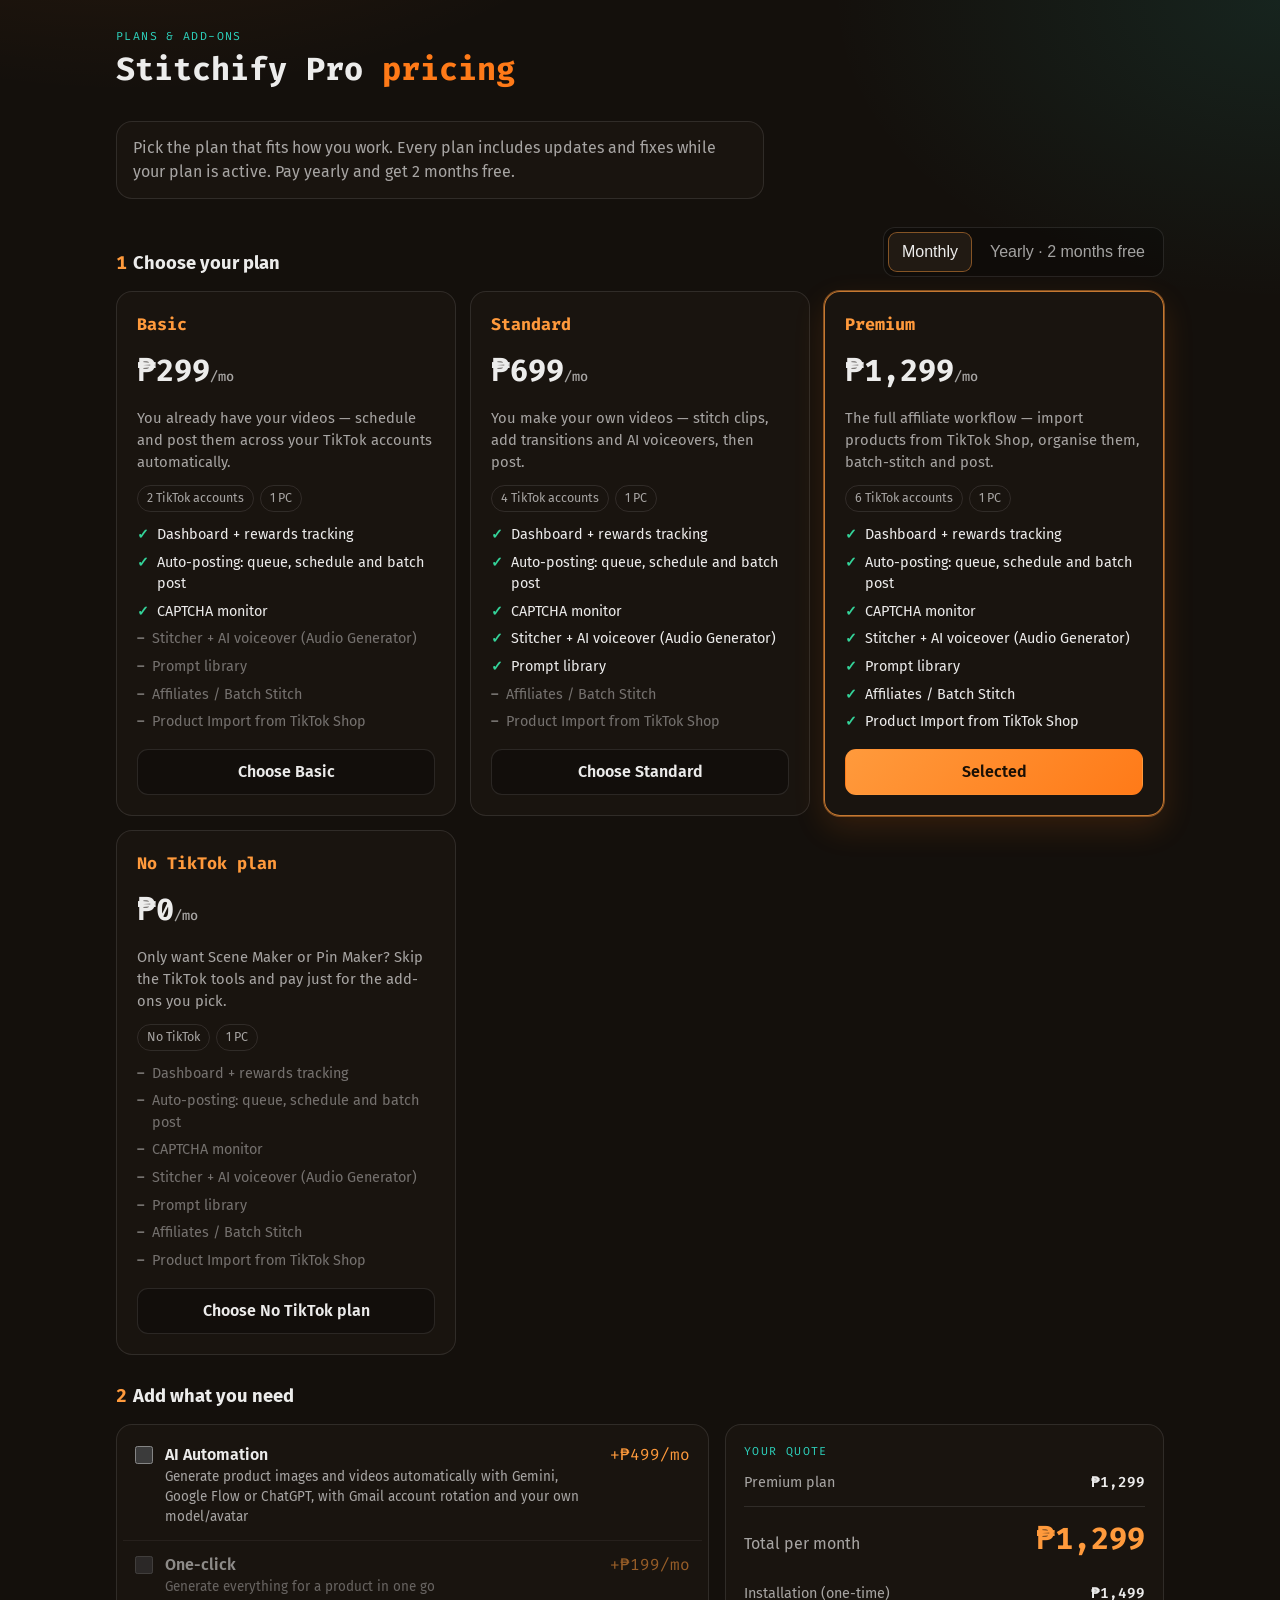
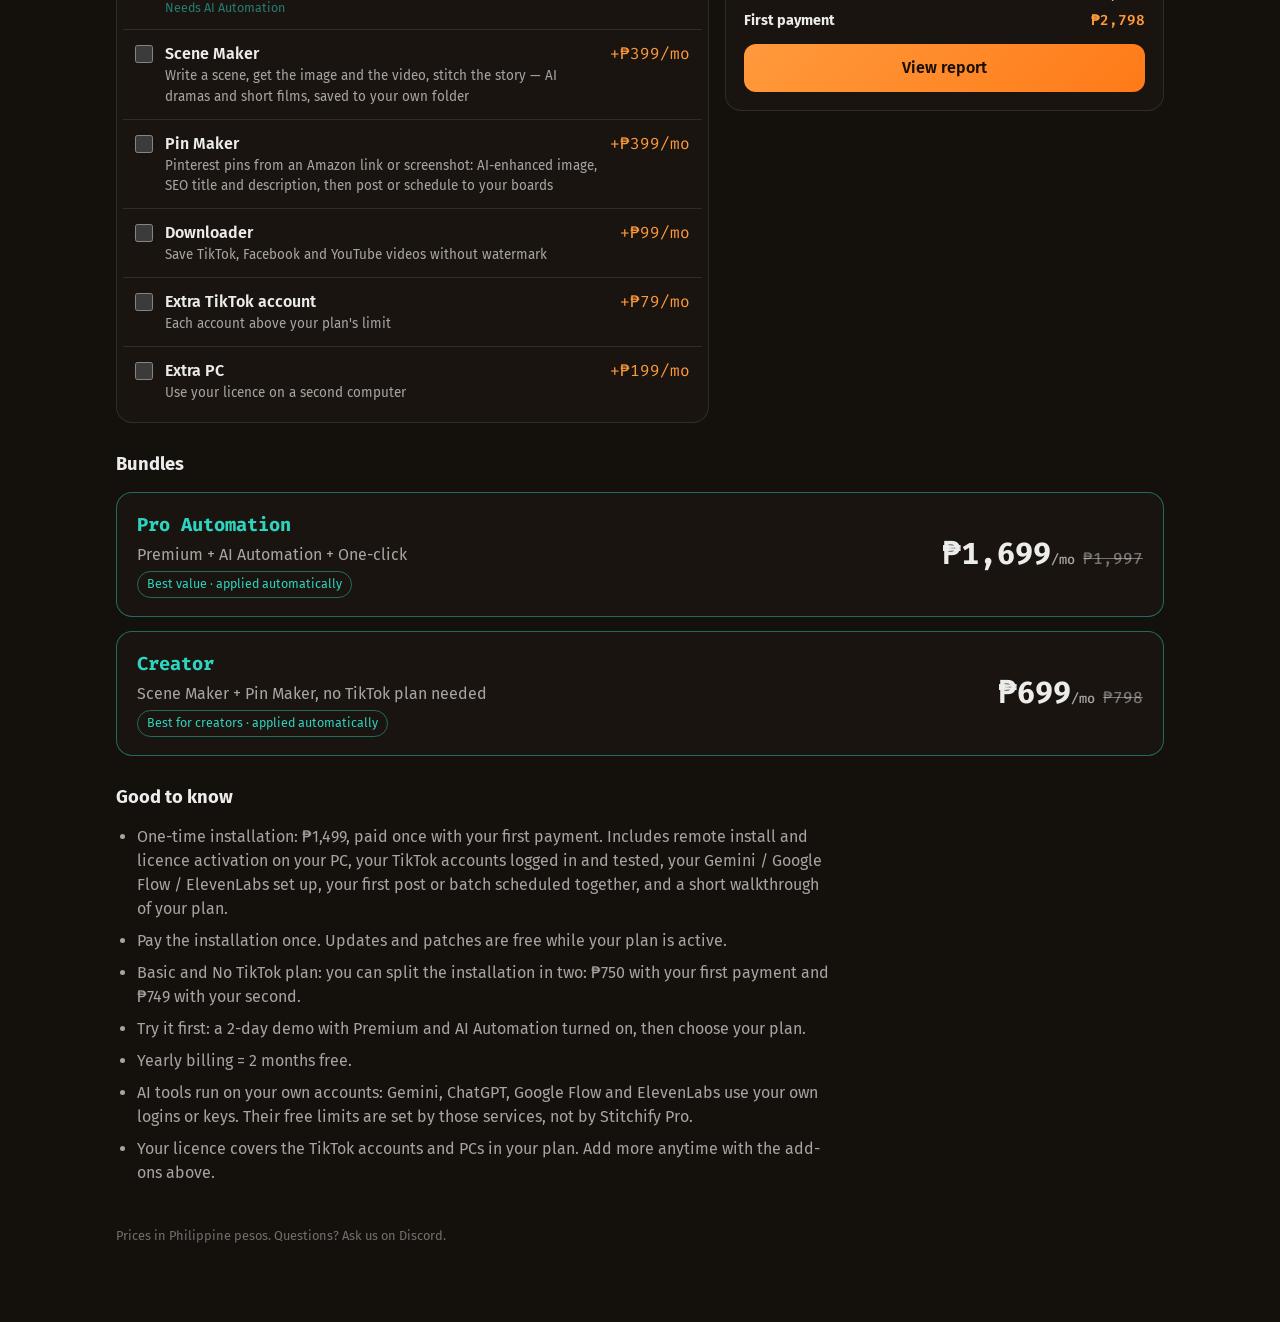
==== commit e27e644e: "Pricing: installation details + split option, Pro bundle 1699, Creator bundle 699, Downloader 99, ex" ====
--- a/internal/pricing.html
+++ b/internal/pricing.html
@@ -195,7 +195,7 @@
   <script>
     // Encrypted with AES-256-GCM, key derived from the passphrase via PBKDF2-SHA256.
     // Regenerate with the owner's local encrypt script — never paste readable prices here.
-    const PAYLOAD = /*PAYLOAD*/{"v":1,"iter":310000,"salt":"V7Yff1r8vYeolCZINwgtpg==","iv":"4wzFV1sBUCFPS7m9","ct":"A6J8/CyOmfp26jppdCanjg5UQiJ3mKGA8jzFr2gDfXvpI/E66kibcXndrM5pVREO06V9Pc4SqqjJiS6eIko4BxvvDEIP4vPWI9Tfqi4Mn52u0WQ6E7AhyhKoEy6W17hJfa5dbMhzNa0glRJYJv9pRLN/uu5I5t1ZEg3u93YRzK3vKU+TI6xlgS4Th23pzLXff00YwJzgh5/[base64]/MaMFo5HMD2lkF98CYedPkOzZ2vvwS1o2xi3V/0jsMgjuJYYuikhGonJ2cRUgORF4rNeIf6ipHBTZHqfdx6uNjNzcizKe+hcds6nsvPEzFeMkpumGVg3P0GzMlOM13gALHz6YhWRWcoZbl8VPcBIhZNEDeLg8jE+LdP8VtnG6uF/t8p4iTWCbjjRg5E5pqzTI/axCfgaHbbxkNEDU2ED1IZgAuO4YIG2mRZJNlPXgca0/DYAB14a9Abt2uq+Ew9AMo+K33GuXvTWCSwi36iMA5pbEStQwrMyBGfbMVj4mWQOl3xEdWYex2JO/d1PdTYQ4XuCuAbfBBSPOPd2zi9pQF6NPKDaz+S8gsEavsZuAoxmdGLlTkmQFRCM+bsO7NcV/kZUe8VRR/b+GIZcZcOz5P94RvKXTYkZD4SIX9TQUI2UrcTJ7Y0HC3+5xFQQ2YU4wHHOYZ8AaztvZs7m7pNugpwNfObisVOFPrzY1fAi/a2VtyQ4kl/fzXd5Q5UKWJm2nlZhVYuPUxMJk7E6AF8Iu/B3TWD625hJCOaqCoNSZX3QjcINlqQY+7etKKQzYftAfy5kbOTQV25KDuEzdEvc7JtHCDdt2A2+9azT+N7nzNzZW4Yqv7BpjBbCOmYrUIdgNr3ByoWpfKRBjB7QBKSH1MwpvMILYu+vzTRNUWlG7Yjf2SK/8iA5aHrzrqGttRh/QPPF64G38DAX4EfIRoH1moraxkLoUMqlR+zXI+iAgcD2g1PGKsvFHW8m0fEqVqVSLmsMCkNQXf32Qg2CD/E7o3ygjFku8B8s0LoG0jA92SFM+iT5yxP1RdaTvqrwNHsnm7/[base64]/o2yMbTodYhTveNpVLAcowS1yl0qlFMhikj4rkVj6B44PH24U4YB9c29ETO6MUDaas1IDlu8LYL2FjBX/EYy4FpsxqRlwSz1MVUbWwK6aAYV9etbY0bqZ7TwlEMIyFDOvTQwQhMvove7kmUm5/rmCw+uvlh5JPOXLQzFuj8430kFOmLIZmNKRGZvFvIcXT3Vjx/r6OYa3ELwN4N3WStf7W46FK6ZDDm66BMF1JKMa14OJUNPEvLYnkgUWv9A0uIlVXdGOo6J8ch/wPxEqrT4fmEvBDQ5u5kBn1qgMSGiqi3Z9XnGLzkIzCHbLu/wb5lwMkSvom63JdNM1ZthTOaQaIblnBghsSwXVRtAX6Pz6dq5RwEBnsrK8zcxRXGHJvgrDiR7Usexc/KBSS5+fhx848OtFNWCvTek5mrTqIATS9QUit88ZU8bCk001QvmrvabYQVkMjDFvPcZHVitk6YOyTCYhVffP7muWjAeTKyc++2stpq6zdQVYRDKo7+iU2OMzyY2SbOABCHSu66olWq2qVcoxKW+DCa0luB12nT7gc/8Q9LllUhEpQsT4LwP5OGJniqvm3dlJvANOTxlhCtxnZNvDIPW9HomCJXnR+Sl7Sro4a/IHtGeHuzxSOGCOyIJuypGlNPCycTEprB2uFh5GcAiKsoM0bHinNiEX5DpEpCwQaQiUDlzDF9Y1viCmBX9D4UjsDPZmcLn9ABr/iUXklWjnDpt0lnMGhhNCnf8tEYtRWBYpO19ERSACYHXtFZ6ahVvdEp+1SLQQwjAnj59bMa9GJ+qHQ/eKlyTkX8EGJ+uY0IBRLP5vF6N4gMGJaYwgBEQsCS94RyH+gXYu2VhaNctwPIgEUTJFN3l47iJMw/ckwNk2VoC/Ok7i1+VKWbjFYaRouDI58BRuBLJzeV/XOoCzRT8LTwtaXKv1nEt8EAHZJyG0BwjE89Wq+94/POgTazQVuR4/LK2m3sDC6Y0maOURrVRnOs0Ohx6aZZsIdxKmULluRgSe86COMpL1ebx/WlwLLETnDytYUNinxJu/atMsmgpjtE1VPkcOwcnPFETeINJTdk3Pr+LLGVmyf/N+6BtPHyJbFc0+OitiRN4jwuBI1V4EYXQCe6GWlm8ttvKMtt+FTnokTWsMJh5mCrs9Jr19JXRaDQkYbYz7hPEwKrpgq/oCCcFKAGmMbEf3OsZsKi2Op3lF+F2yAGhZLlFFZ9NgZ11A6adeQHlrbiEsfx7cHNjBZQ5a5t9RqmagasCEm4TpNRssw0vLyAJSF4lKPAz4GkqHQiN2375hFw8v7cuCksRifI393UZaFCGALPj6991DAlsyTjjSzmfvdWHQIk1Am5ub0J7Uvoye/cLO0RPn5SjkiNekBQy5G1DI/He2Ju7i+95GXiB+MXUpbfbnBw8VbujBuum6ZnbYhAoM1ZPib17YzWmBCn27WwlgKiRfM+Ob0UsEHoY0WzbkLHN5LNb/KykyofNxbPT838Md4eXEZVP/c0Xkc/[base64]/WuVoTDxBywLHXn5BBqMm/D7IUCDPeSgzE43bQjjftAMOHyyP3WgqMQckBOREQLv5LIPvLtjlCR6g6DvMAxhj5Or8urfowCLQzdOqLLFF2T1Bspm3bewxBfHYFAZxeGIS43NF55MRshBtel2OtEToVk3V7aZPVxKeMzZ/WsOOLHJVrkozrM+0afmSTtrumBMyGFA+K4cpi10iuBnljkV771zkI9Af9rtGut7oNKba3UtGn9g66j/SdWTa5uitY+CKT2tx+UC+p50fyqneU6lFpzzsiD+D9v8FleIHhNbFs/ePR4yqrUnFpIsEYGnv33znqdaEd7Ah1TqVQJXCptzBmzNb+6elmftfFwXenDm+JIJhLApJYyRfESIIj8zmzl+7NTVnjpI7LcQjDv2pFTeiMZbT35yt4SOkxWV+hiPs23IKrK1yTJheV3F/f4B2sJA64/rPiaXspVVjWm4OhaXyfApu2LuynIoqHZi2vEvgfbiMyyUPP/DEAMzMHGJ07BelfplTyAgaREtJZPSalyiFM+EjI8UjFm9Mulh1b11p81fSAsBjksoG9LxJqdyx7C1td0sLWd+aJlLCopvOOIa3/GMlqbFniO35s57Kb3vka47VMAzmE7r9biTQ9XsMQiHS4BDvargKhkQP7FwzyAn+VaXGlq7Tx2c/plObO5loatrw4K17GDdtVb+bdGNEgnWHv8FZgOzft5eOS1OHBLuX6fawpJ/RAaf3iafZB74fFxvT3WXGmqnk4nEeHmbokerhz82YJ37Xh4hpRRYvS7DF47kULnh70xoFsZ98n0RnybvISp33f6W7VwKfQjgiouTiy/hSGJ4/a7cw3zf5Atgdgfj28NeWT96uiruhj5L2+Gj+Zeot/rVe6uQCCQwsqWoQSxNW8S8/Vkmn1kmsRfn+LaVlLLS6MBVIDtUkmipJHdVz/DOlZHR61k5PXLLKaHUBneM3jEg9lD0t8mMwPyvxNoquaQWx5l6lTg3uQDNR4vz7fZKvgCP5oA30am+lgqHN7JjN0JZ2x9bazdemU5/gfJMRhsQRWaFIrtG4T+N/hUik7gzQ3EWAfhh6YWUEvwf3ahrZVFlJoGrvD8zjvAzRBQxutYJgJ8Y65oP+1YI495GRzEatPkLDv42V2vyeukmjHd+ENW4q0+noW3GnUMb4LTQl7mmxAEMhMBJ6loi8gKpoe0WEdGDU+f8RD71a6qExo1TWpgzOesoxpy175yqtl8HMhyh5wQ/[base64]/+PghFLgoz3vLrmO/BIHSE7t/Ck6srGa6fcEBFfM7EhO7HOyzi/NssvHQQAaYHJo0m8nkXMIK341VxYGWtLPGo6C8Lfk8zoAvKJfDxpTeD7t6L2a43kkyy3tZLUzYpSaJPGxLUeIhH1qQlwf45cc6o0XlfqFOWAGJnd4g0kKeI/1F6wJM1OANMfvJNFelD2MtwaoexgvB0/3SFLu5ERhSmLs0odRvAQZ3aHu8jqkV+sVwmQUlRlSkzdWHcm2MRWE95fINE4k9M1vzyw4tkUdIFaWS9DwxEXVqrCHKijSMUresYoEOfC1NaIZGkWvDJomjLjpNaKxhpNL6faPnBOA1Fhoz0h2Tg9HobtBc6cXg4xuD8fBWyUuhZkJng+PXs38nxxHEk4m8Tg8XYOd/iFePz9olBIWZ8ymwtqmCvHlBKschz2Xk2QweJfAsw1JkyzC2/WeQ7"}/*END*/;
+    const PAYLOAD = /*PAYLOAD*/{"v":1,"iter":310000,"salt":"o90u33tl1bl0bEw3/1OMCQ==","iv":"BABkwZbqL+AzGeYX","ct":"3IrG6w0+WMUpzppInJ2tGqN09GyYpLRjDOKzuH0wb4ldzxiPsN12hgeikaYtzHMtyDzefQrzQA1rsQ2w6R22xmi4clUVT7U6nnem/Q9tVSGodf9R9c9cibIUNVs116uhP574fevw+1WGPsO0h4UZGtgCFxadR+ux4oDDbnyNuhJieDKMTcAJkrp0nmKFFsfjWZ8rHnYC8XDZnqDFuukOkiuxuzyFjHVH3eNRJZj5eJyNqTtFQmE4Jp1/0SK+cQ8yZN3yBd1UsctyTQCoLI+xavonhFvNj65mm6wodtG0tnxqxMJvEkzL7Qt+e369aq4mFMgZ42SaXgNm5ywIONCo66vQxaMC0fuMy3I9AJZs6K+GYr2WKeCJq7Pkd5VlSQzyjhCFFgLxOftH9wtPlBCi9GBHIexDh4zUDa1+cT/+WroD8Sz+vNUqivq0wzmgX3mdTbuLgmR2Yukk2geX2/qGpu3snRdY0qfs64tcgaacDPAuIOy4PjcBkC4kK2CZgikInK4ktdvrApyY47/Kgked3cEs2AHpz/cIcskDInvQR31/awuXw/G/x0Bk0Vk+Oi28FZhq4g4JJLs8Pqr0sdYxnDfY9XUTn7PiQyjmIhzVwZqg3svyfajvpPAVRC6Lm6HrfwUIM6S6RnYSrliJZDTaYwTT+GalQeDPhHmQo7SH/TSixzWg5H+oAI4Xo6C8dAPklq5tSz1xQQwdXslp/DgcXTzp+w/[base64]/6kcuI+parQ0tj0uwh4Jlss0pKV8qIo3XcavcZYFMnRYq/pw7K6yfezMm0nkC9M8Iwo+0+7GF6RFUAlGe/PL7YhcI57QC/zcAzRtWNV9Eu/GFpHtf/LSppr8C/bh1LktTCACHDXEJ33WqDlGnp5W4cWX9sULUj/PVjhyR4G2CiOj2nAI/iSwStO/RRXBKnTF77a98Ew1Zkh0VHmgHMiwiWlHZZ7UDm65LjoehtZS919rWor1Uri+BfwWoSufMfWADHGBoJAkxMq8lzbiEKuNfEDKLT23vmZjzAydS0i3w1t/cOkQlBvYnWDw4BHxmQV9elXgZPq0TiICoKU+aq7yUtrGjL9VgJSejsDTfiI8J5wZ2/wwtKKVXHbVZia+aifzEBhe/wVZH6pJf7n/kKhOMctSHZpEnlq9wE4qeOGvYcIM0vUHBlewUzp8OE8yrik8uMhikefIROg6tLRItPhlgniExsFi5cx37wHo3kmHtvl0dcwvk5HVGZ/uIpIjA9EAwc44FHuYoH4N6rYe1LKDm3uBXhuSdYJql/l6l0r+o+V2VHIYlloiuOjHXWJOS22xI7bmYL7rqlpeZTwEilKM4spCZpbfG2CafsMaI1A1N4Xm5FsN6vxtClzOZnUl1OepjEOpfRgKLWvl3jikXoubtXnCu/gUPOW+0CLo+arMkwnapy1d4VI97tJxdaYSmg54JUVBdHYQRxwfRJ4bD2G1aMuDMfVBqho1W4Zg5jUrTl5CJv70P+ayNGF1Fyj9weV2o6FKPxhhjIHet2tCnCt8Hxt7bgS5WlU5+YxW70Fs+dXKEnIxkrU0DivL5ulJgSFX60PoIXUdNr54R7V3m7d/JNLHOEhvd65LKV0MU8j7NCaw5naSTFQ6UmQ/MI4zOZHPFc5Ir7Y0Rm2ZpE4MphjOHtJ7L7SYZZAkpggsMn8u1a0POAM/xBywf6LaTH1c7KUY/Yq7qmfDDXk6hdfUg08ARSTdoiApsVn9A53hk2qJP9IEvdB0k9H7zbH8YPd5BCWxSdmqFnbISXmO3NwEbVkK6bHb3aMZxAxwEgc+SaM+ylYA3hGsnKd+jogkQ7gNUTwY48z6LWehzpQrXAckb1Iv06AoKJ11/7yuS4QL65xlZByEI3KG8sxDz5TXijsw09Uptt69UjmdV7G+C9IMvEVAOBG04iYSiFM1+ppIVR8IPe6DgRwvVpXP9GL/67sTT6O/Hxwo08Q+XCRGt5oz2HemL4xr8N3lFtJoovfVbQD/5Is2jp8Sh98sRm1u+oSs8QnkNxwbDtOTunwmrZgX1mBJY2bsxTOxk24vbA/[base64]/qk6TkTicwYW2xp69aMQuSl8BGpqBypnp0IYfFJ4GHQA6FB+LsPWTEChaWesfJ183/49D+bhN06Lv7QbOSUXNkKcqHV/aKcNpO26x/3e/aN7j7QXbyeYzJmovStnhvw2Olk/zxJaX+iiQv7ZCf/BjF376MUBPztEpM6FHADr0ar0brQGRr2hxHD3cSpOLX6onT+zQs2U/844lSWXRq6nviCCfyxZ36nE2GpPXevaeTiQ/kF2R2SffCmLiDkk3G7s92DHqOYG1SOWaJ/uvy1eRDf3CeFS5NxBUWIUIY4YBR3+tDsZX50gx5TTONQuNeWezPf+rRNQpXY/GggTzp3EVySBqaqjV8fz57oIDADT1MDfA/Q5bfiK7hwMuwB6juctb1q2NGhTO9UgNkiRsyHp84iZqMqA/3NBQsE4HYnps4F0XlX0oS9qxaTN5Pw4WtoazIgLhmyPUYjebZMynFQ025AlcIv5NXRR4dIMp+cbNPog9hbVfSUq/uN29IIUf+TVDjhynaq9vud2xhJvTxDRryG5zTfyrQkEKl3wNZxg2c/8a7KIs7hpVQCB9vVROCU1bQqJdVxwiwbE7J+4/ETzmo8ZzYzEArVfmYbvWYs7ufzzWvm41NYAoqNABzTC4escXZ6z8i89UfvDhd6oto8gc6ILQE++Rz2Ix7qDnwLj5Ez9t/Sv1kTQ1iE6vl1YDCZeu+0ZzSu0DzgKVMqdBWTomnGdxuORmLLTWUDtIpJrBlNSMzp1E2TBw2SGG2fMQFx9nwXDNKU9MnvVZpK0P31BkUxy8h0a5Sq9LC4tZsuG84kQ7Jy5uJmoumvUx9wWOY8AysTnBE8PWCN9bVIDEJAkKhlYnSDqmvX+j/SNSX1LGM8wNTbDRfV/9fu7/Uig+PkXeENnat6MYXo1z4JoRvIQ8ADDaN4I4UJiXV0bdME6WQWZhodwEwIlxblYRH26wRbKJbFnAbjo/Y8hbgdoPgm8CSUdh9rEo/uKSdTsFtLJKlaxxtAkTyw/n6XC0/65q3nXB09EgEm1wr6LVbAZ7jBjTBH6fLUpku6nY/tKQFXTJT0ktkZ88ZGuPOsUFflkFHUqFWkNfsElRy82FZ8dm/rq2dV4oD/vC5e7eDWbNtyB2NHmzaY/hN0TS5lm+vYNNBt1u5PK+B+aPkODyVB4p78rPcsGWklx7uedWkouQ+j9Qty+dKYyX48cC/lCty8MhLB0K9akRXEoKtq2U6kCdqVKpO5aQ2AC7xOrv5UDSX6qO4gvCYUFgrDqCDf55T6J8TpcfbMNgbPTlZ5fBTgi1LBc/6STAXU9jFfgfE7nsKWiz+NLlZgwIHmMeQSpqy39Bv0nL9ClsWgUFHsX1ft5XsXJisS7pw5x2IKU297AywX/MUxRcweDoXmftU8W6c3rk/I0a6r8hebFhkfiATD9lkUrxEhp7kl3q8trZH2VDrfBIEsyekzJYUms10kGytsDKgTVkMW39yy2/2yCTuSiqLI2HXBP6GcvKfOU3TM3Z/W4WHKmZxJ5eAKv4joeMGIgwXEry3MUE1YsPxTcfE32f/Um8bm553I+3Ns6IfBiwrOITTHUs41fKaPuii7T69QeKOevpxWzq/LdPLkv1iAmdiQXZgLAL20lSJKO2GmAxKV/ui+HuS1K0TFStBJ8b4enMFg5Kx/W1JYDYKqsFpuTNeJU6u1Ts4chVlcK6ZkrF60D7pcCRw/cmJPauJMT5n7eHNwBlo+lz5y8CsqkaF9zN37zzZiCZ3n+QA2PdhfxljBJSKu/dizgwm1J8hE/rWLayRWAowMVrMsqVsa863h1QffkeGsdSkNbCZFitPYDYkbTbrq/1N6CKhYUGaCiYKmrC1j6fB4VJFcVeqKpWVDtYI8E6EpimV+UPx7I23DwNm7ZdvLISHzdStEsrl/gP4aQyvn5tTonEiJMRSk7XgUwgltUb5ds+/mMNzclnVD7FLYiFGCP37XSaMJR+H3yEJg0bi5eT9SWp/w8mvDxRos8fw2WyiXxNseVVXadT1oLngYgyi+8QX5ffkMjHGHAUiwUT796d/c+HpbwmiwCbSF3qH99ciKiJiTHPhbGcbquWWIeRk8MS9+die+P3C3/3kmnknQFm9VwkUL8UxUcLC19s0e/DUtx4ApU52vO8a6jsoe2JiaEqILv6wcRFDoKndmNUyG2uqsc6USDdte17fFDw5aS9MWFUe+d3oAEsRfTcr6cm5kSCxYr4MkU6ld83ppEtUx9MMQUtXQwkf6aqpm0zGfw6CmlPd+nsBErWgXfQoi4aiJFB7l7pXw2/G0rvjfiNPoZcjUiFzXxyZwgK50ID8Nj5irK082V3c3Jgb8GZNkokDFRu14MN8ZN+QlGXmPPwRbKIY7sEbZwAFipqUJ63BKGqjxTqZv4cQzMrzDnyAZsjTB7xwzKmxxVotSgJ+N5WIjdMTRXuWk4sw9QJ/REkkOgd4LEUlizXIgkMPNREhcTZw1Y/gi3EozlPRumtfvhRWGMcSMThKXgMLrgzToCqvH4LLHgA24fpx2UkGraaNvLYCcVdLlLmr4nBaNGTwvYBvY7GJVBIg6SAPxAbXyjsXyrALaPpRyapXvbHYmbEJtT/[base64]/pi+RLGY6i/6StCpHOJ3jmmQtqdHooVl6mYwaTiXzltN6e5W88uovGtfYuGeP2ijQxAe5CIaKsGDPKBKR2vdvF5CJNOLt2y50lDFFF/bWRSi/[base64]"}/*END*/;
 
     const $ = (s) => document.querySelector(s);
     const b64 = (s) => Uint8Array.from(atob(s), (c) => c.charCodeAt(0));
@@ -321,7 +321,7 @@
         </section>
 
         <section>
-          <h2>Bundle</h2>
+          <h2>Bundles</h2>
           ${data.bundles.map((b) => `
             <div class="bundle glass">
               <div style="display:grid;gap:4px;min-width:0">
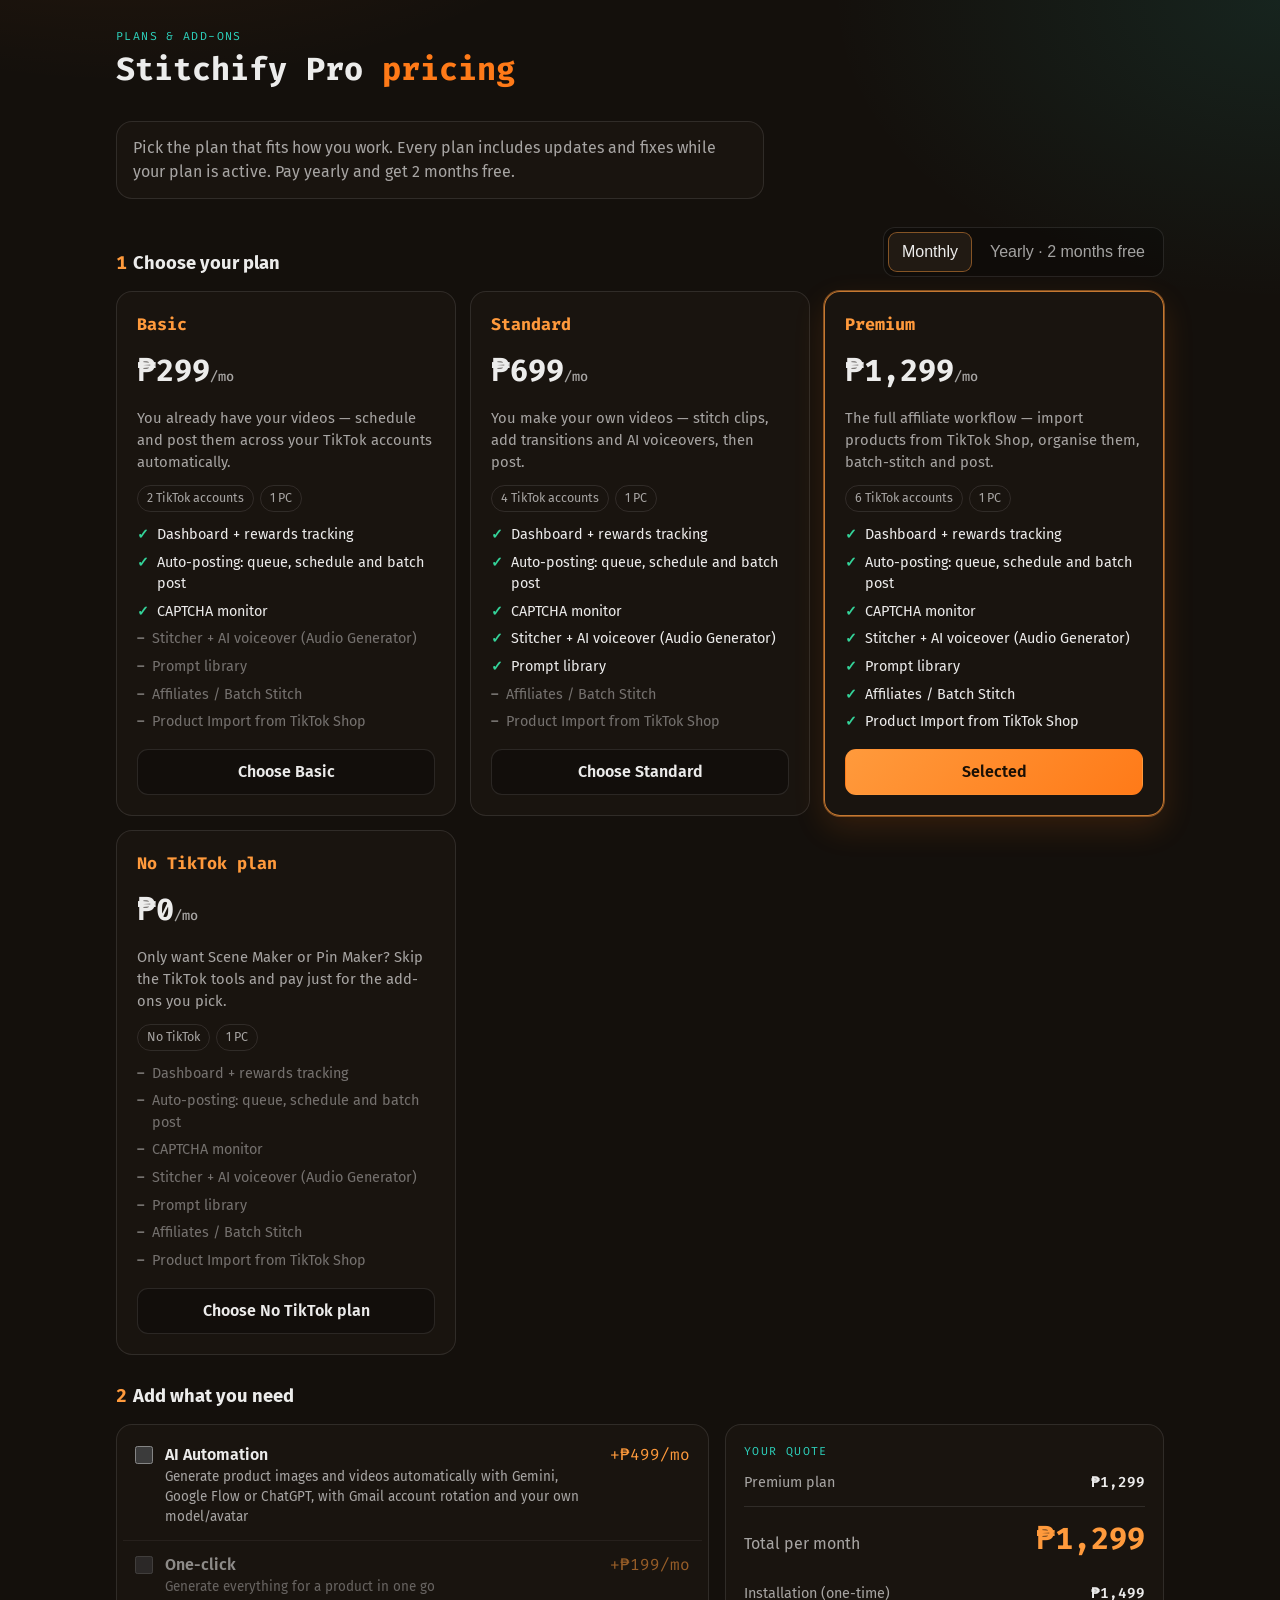
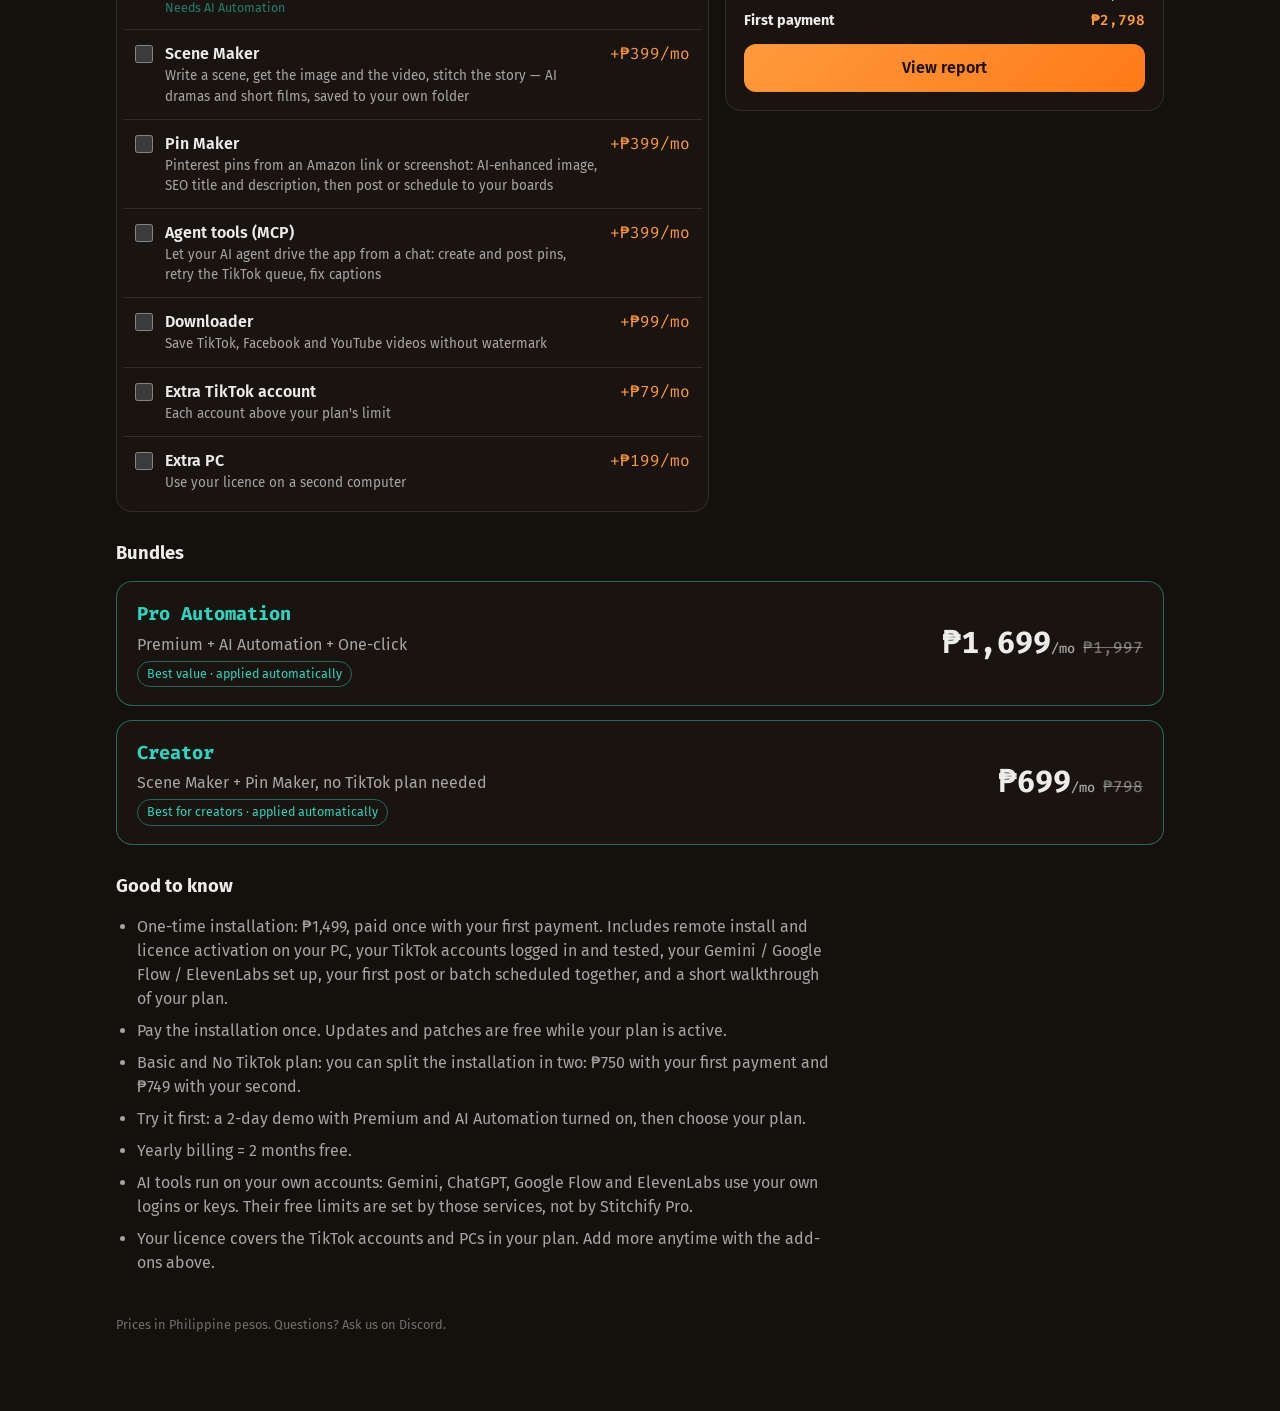
==== commit 2cddd93d: "Pricing: Agent tools (MCP) add-on, P399/mo, any plan Co-Authored-By: Claude Opus 5.5 <noreply@anthro" ====
--- a/internal/pricing.html
+++ b/internal/pricing.html
@@ -195,7 +195,7 @@
   <script>
     // Encrypted with AES-256-GCM, key derived from the passphrase via PBKDF2-SHA256.
     // Regenerate with the owner's local encrypt script — never paste readable prices here.
-    const PAYLOAD = /*PAYLOAD*/{"v":1,"iter":310000,"salt":"o90u33tl1bl0bEw3/1OMCQ==","iv":"BABkwZbqL+AzGeYX","ct":"3IrG6w0+WMUpzppInJ2tGqN09GyYpLRjDOKzuH0wb4ldzxiPsN12hgeikaYtzHMtyDzefQrzQA1rsQ2w6R22xmi4clUVT7U6nnem/Q9tVSGodf9R9c9cibIUNVs116uhP574fevw+1WGPsO0h4UZGtgCFxadR+ux4oDDbnyNuhJieDKMTcAJkrp0nmKFFsfjWZ8rHnYC8XDZnqDFuukOkiuxuzyFjHVH3eNRJZj5eJyNqTtFQmE4Jp1/0SK+cQ8yZN3yBd1UsctyTQCoLI+xavonhFvNj65mm6wodtG0tnxqxMJvEkzL7Qt+e369aq4mFMgZ42SaXgNm5ywIONCo66vQxaMC0fuMy3I9AJZs6K+GYr2WKeCJq7Pkd5VlSQzyjhCFFgLxOftH9wtPlBCi9GBHIexDh4zUDa1+cT/+WroD8Sz+vNUqivq0wzmgX3mdTbuLgmR2Yukk2geX2/qGpu3snRdY0qfs64tcgaacDPAuIOy4PjcBkC4kK2CZgikInK4ktdvrApyY47/Kgked3cEs2AHpz/cIcskDInvQR31/awuXw/G/x0Bk0Vk+Oi28FZhq4g4JJLs8Pqr0sdYxnDfY9XUTn7PiQyjmIhzVwZqg3svyfajvpPAVRC6Lm6HrfwUIM6S6RnYSrliJZDTaYwTT+GalQeDPhHmQo7SH/TSixzWg5H+oAI4Xo6C8dAPklq5tSz1xQQwdXslp/DgcXTzp+w/[base64]/6kcuI+parQ0tj0uwh4Jlss0pKV8qIo3XcavcZYFMnRYq/pw7K6yfezMm0nkC9M8Iwo+0+7GF6RFUAlGe/PL7YhcI57QC/zcAzRtWNV9Eu/GFpHtf/LSppr8C/bh1LktTCACHDXEJ33WqDlGnp5W4cWX9sULUj/PVjhyR4G2CiOj2nAI/iSwStO/RRXBKnTF77a98Ew1Zkh0VHmgHMiwiWlHZZ7UDm65LjoehtZS919rWor1Uri+BfwWoSufMfWADHGBoJAkxMq8lzbiEKuNfEDKLT23vmZjzAydS0i3w1t/cOkQlBvYnWDw4BHxmQV9elXgZPq0TiICoKU+aq7yUtrGjL9VgJSejsDTfiI8J5wZ2/wwtKKVXHbVZia+aifzEBhe/wVZH6pJf7n/kKhOMctSHZpEnlq9wE4qeOGvYcIM0vUHBlewUzp8OE8yrik8uMhikefIROg6tLRItPhlgniExsFi5cx37wHo3kmHtvl0dcwvk5HVGZ/uIpIjA9EAwc44FHuYoH4N6rYe1LKDm3uBXhuSdYJql/l6l0r+o+V2VHIYlloiuOjHXWJOS22xI7bmYL7rqlpeZTwEilKM4spCZpbfG2CafsMaI1A1N4Xm5FsN6vxtClzOZnUl1OepjEOpfRgKLWvl3jikXoubtXnCu/gUPOW+0CLo+arMkwnapy1d4VI97tJxdaYSmg54JUVBdHYQRxwfRJ4bD2G1aMuDMfVBqho1W4Zg5jUrTl5CJv70P+ayNGF1Fyj9weV2o6FKPxhhjIHet2tCnCt8Hxt7bgS5WlU5+YxW70Fs+dXKEnIxkrU0DivL5ulJgSFX60PoIXUdNr54R7V3m7d/JNLHOEhvd65LKV0MU8j7NCaw5naSTFQ6UmQ/MI4zOZHPFc5Ir7Y0Rm2ZpE4MphjOHtJ7L7SYZZAkpggsMn8u1a0POAM/xBywf6LaTH1c7KUY/Yq7qmfDDXk6hdfUg08ARSTdoiApsVn9A53hk2qJP9IEvdB0k9H7zbH8YPd5BCWxSdmqFnbISXmO3NwEbVkK6bHb3aMZxAxwEgc+SaM+ylYA3hGsnKd+jogkQ7gNUTwY48z6LWehzpQrXAckb1Iv06AoKJ11/7yuS4QL65xlZByEI3KG8sxDz5TXijsw09Uptt69UjmdV7G+C9IMvEVAOBG04iYSiFM1+ppIVR8IPe6DgRwvVpXP9GL/67sTT6O/Hxwo08Q+XCRGt5oz2HemL4xr8N3lFtJoovfVbQD/5Is2jp8Sh98sRm1u+oSs8QnkNxwbDtOTunwmrZgX1mBJY2bsxTOxk24vbA/[base64]/qk6TkTicwYW2xp69aMQuSl8BGpqBypnp0IYfFJ4GHQA6FB+LsPWTEChaWesfJ183/49D+bhN06Lv7QbOSUXNkKcqHV/aKcNpO26x/3e/aN7j7QXbyeYzJmovStnhvw2Olk/zxJaX+iiQv7ZCf/BjF376MUBPztEpM6FHADr0ar0brQGRr2hxHD3cSpOLX6onT+zQs2U/844lSWXRq6nviCCfyxZ36nE2GpPXevaeTiQ/kF2R2SffCmLiDkk3G7s92DHqOYG1SOWaJ/uvy1eRDf3CeFS5NxBUWIUIY4YBR3+tDsZX50gx5TTONQuNeWezPf+rRNQpXY/GggTzp3EVySBqaqjV8fz57oIDADT1MDfA/Q5bfiK7hwMuwB6juctb1q2NGhTO9UgNkiRsyHp84iZqMqA/3NBQsE4HYnps4F0XlX0oS9qxaTN5Pw4WtoazIgLhmyPUYjebZMynFQ025AlcIv5NXRR4dIMp+cbNPog9hbVfSUq/uN29IIUf+TVDjhynaq9vud2xhJvTxDRryG5zTfyrQkEKl3wNZxg2c/8a7KIs7hpVQCB9vVROCU1bQqJdVxwiwbE7J+4/ETzmo8ZzYzEArVfmYbvWYs7ufzzWvm41NYAoqNABzTC4escXZ6z8i89UfvDhd6oto8gc6ILQE++Rz2Ix7qDnwLj5Ez9t/Sv1kTQ1iE6vl1YDCZeu+0ZzSu0DzgKVMqdBWTomnGdxuORmLLTWUDtIpJrBlNSMzp1E2TBw2SGG2fMQFx9nwXDNKU9MnvVZpK0P31BkUxy8h0a5Sq9LC4tZsuG84kQ7Jy5uJmoumvUx9wWOY8AysTnBE8PWCN9bVIDEJAkKhlYnSDqmvX+j/SNSX1LGM8wNTbDRfV/9fu7/Uig+PkXeENnat6MYXo1z4JoRvIQ8ADDaN4I4UJiXV0bdME6WQWZhodwEwIlxblYRH26wRbKJbFnAbjo/Y8hbgdoPgm8CSUdh9rEo/uKSdTsFtLJKlaxxtAkTyw/n6XC0/65q3nXB09EgEm1wr6LVbAZ7jBjTBH6fLUpku6nY/tKQFXTJT0ktkZ88ZGuPOsUFflkFHUqFWkNfsElRy82FZ8dm/rq2dV4oD/vC5e7eDWbNtyB2NHmzaY/hN0TS5lm+vYNNBt1u5PK+B+aPkODyVB4p78rPcsGWklx7uedWkouQ+j9Qty+dKYyX48cC/lCty8MhLB0K9akRXEoKtq2U6kCdqVKpO5aQ2AC7xOrv5UDSX6qO4gvCYUFgrDqCDf55T6J8TpcfbMNgbPTlZ5fBTgi1LBc/6STAXU9jFfgfE7nsKWiz+NLlZgwIHmMeQSpqy39Bv0nL9ClsWgUFHsX1ft5XsXJisS7pw5x2IKU297AywX/MUxRcweDoXmftU8W6c3rk/I0a6r8hebFhkfiATD9lkUrxEhp7kl3q8trZH2VDrfBIEsyekzJYUms10kGytsDKgTVkMW39yy2/2yCTuSiqLI2HXBP6GcvKfOU3TM3Z/W4WHKmZxJ5eAKv4joeMGIgwXEry3MUE1YsPxTcfE32f/Um8bm553I+3Ns6IfBiwrOITTHUs41fKaPuii7T69QeKOevpxWzq/LdPLkv1iAmdiQXZgLAL20lSJKO2GmAxKV/ui+HuS1K0TFStBJ8b4enMFg5Kx/W1JYDYKqsFpuTNeJU6u1Ts4chVlcK6ZkrF60D7pcCRw/cmJPauJMT5n7eHNwBlo+lz5y8CsqkaF9zN37zzZiCZ3n+QA2PdhfxljBJSKu/dizgwm1J8hE/rWLayRWAowMVrMsqVsa863h1QffkeGsdSkNbCZFitPYDYkbTbrq/1N6CKhYUGaCiYKmrC1j6fB4VJFcVeqKpWVDtYI8E6EpimV+UPx7I23DwNm7ZdvLISHzdStEsrl/gP4aQyvn5tTonEiJMRSk7XgUwgltUb5ds+/mMNzclnVD7FLYiFGCP37XSaMJR+H3yEJg0bi5eT9SWp/w8mvDxRos8fw2WyiXxNseVVXadT1oLngYgyi+8QX5ffkMjHGHAUiwUT796d/c+HpbwmiwCbSF3qH99ciKiJiTHPhbGcbquWWIeRk8MS9+die+P3C3/3kmnknQFm9VwkUL8UxUcLC19s0e/DUtx4ApU52vO8a6jsoe2JiaEqILv6wcRFDoKndmNUyG2uqsc6USDdte17fFDw5aS9MWFUe+d3oAEsRfTcr6cm5kSCxYr4MkU6ld83ppEtUx9MMQUtXQwkf6aqpm0zGfw6CmlPd+nsBErWgXfQoi4aiJFB7l7pXw2/G0rvjfiNPoZcjUiFzXxyZwgK50ID8Nj5irK082V3c3Jgb8GZNkokDFRu14MN8ZN+QlGXmPPwRbKIY7sEbZwAFipqUJ63BKGqjxTqZv4cQzMrzDnyAZsjTB7xwzKmxxVotSgJ+N5WIjdMTRXuWk4sw9QJ/REkkOgd4LEUlizXIgkMPNREhcTZw1Y/gi3EozlPRumtfvhRWGMcSMThKXgMLrgzToCqvH4LLHgA24fpx2UkGraaNvLYCcVdLlLmr4nBaNGTwvYBvY7GJVBIg6SAPxAbXyjsXyrALaPpRyapXvbHYmbEJtT/[base64]/pi+RLGY6i/6StCpHOJ3jmmQtqdHooVl6mYwaTiXzltN6e5W88uovGtfYuGeP2ijQxAe5CIaKsGDPKBKR2vdvF5CJNOLt2y50lDFFF/bWRSi/[base64]"}/*END*/;
+    const PAYLOAD = /*PAYLOAD*/{"v":1,"iter":310000,"salt":"ySjdgeaYPjYY5U7JSi2thQ==","iv":"2oXv7G5qvo/70NRa","ct":"9o8roU/wlcOg7BE9L7E4UuOSMEzkd1j4+zYXxEsmGk2jocpjOwyBKoknoZzWAodX4oegrwioUPTH+inGAJBolYf+TLq76GoZip2rtQCBtMOLt6W6MggcYNK0C/sRJXURCIYjqt3ngIfBOpEX+o1JhEku0bJ7wMyGpEhhKZN3cBr1dIRQQYvzCX55WbvJn8/6COFmutpCamubPTNJx7/[base64]/PvQfgPaJhQOGA66gFgEJUqIHvF+wcsyxP4egwSnN03fjSaSpcJNpOPGo+N8N4bCLLpXJbAItMWILoUmL+jj0cMqMqe8uzeT3/rjP6zijNOgkX/R0K52rm+2/VAdm/U1X3oKnvi3Ywgr7TfVFbaxffI/A5Ugj95kAcYdZbed1g88PJtwrg4Y+MVjyzz06CcrOG9JxiZ2PxrF72l4XkMe+A9enmKy6eqwRIIsZSGP8Ymgnf3IEnTZCYahzOKIhKm5GPbe39+5O0fNMPkcePH00xcTbVE2uqDnF2RCEnnOZZgthETRjP872bTQXgr6HNft8DIfFvflOUEA0UAJ/5MaTWfliCPzNjqftgdR/TvJJeBZNUBhVbO2jSv3GApLjxrmuI4hF/nPNbdD50devyvdMmeZ0L2qUFhSbRuBs1vUeodw/EI88ByhLu0L/9sMplhSohyAJh9oKjPTTg/cDqGTwOdqOvjk6SQs7i1phLLr8WJ7RKCe7S9QSvgqs/TN51BebDFFCkM0aOHv4KACd+eaBFbNJc8A3posnoRNU/oFQWVTICcyTBHU/uKlA6CiHEIIwFyaw/rp4y+cNsSaZlceW4r576f8nzNnf0wjmDFOfc+bsJ/rN5QsDEAx1akLJjz5H1W+EUp1pQIQBsTxYBuQTz35HdUNxnXwYcDW+b7rMT8ywaZTPd2SEuq43BcLK3VqWnhSrwGRVjAC8MTtZb+KtMgioJnq7bZYHIIA76Sof6Y9cSUKBzp3xP/TxSXrnnfDd0U2Wj6h5ylPgEArvWG1UonKVLJCrpqkDXBLQAagykuqObFF1SFNnwsQ/iKBiteaLUFjTBOhPsPfH3Gl91XM5e8bmYz5lZdxfoMIJXsDK8U5DBFf55dMRihNeSiRMd26XCkv/uEKFt4sHDS1/djaUkRPpYb+jU7bRfikZwysSEGpNPPZXPWQsRHNNeKkBCWzTvllkgLpZvYdhikGNulijShLTfD9DrJXcaen9V13tUKLcRlR+9tXk10oQ8J0vzleDgqhHqJ+zTaBxSpHJ7/1zt3kEXWN+O4PJZRC+7q7FDXWMTmm/jH9BT6US3PILDkcl0yX3LPRqc5cNJD1pzIsNeal8g/4Jk572EB51EDnRKH95AqCVj9uQaVfc1UqTKJrWswqIpCnvG7E7b6VCg1d506r+9iLcE7MKD6mApc2EJMY83YK4VOgLaTbVKBTRmF4CUuDtYiKDmHsu0mIZkaiEjmjjsGKmDFsP0wM8Ab3ycBELHtvIVD7n3Ok5gKw6/Ux5yq6oYpwwY5/Ky2TAIdzKDwG2pNOV+fM1OUl8/X1ktVcn3jE5Myite+n73i7R7gZc63jjUKcSzaIqroB0x81eNmWQaB6VDwkwWSxK2sXZEdbO3kCFVFtnDJewA2rfX/HnyuVx1+G5ow6meTFGOBZB5XvsLvi9t/vL8VMHNsHHUy/IlUHN9UmYoXm+R56+D14Xyf54qEWKEZsqB2y1HFbr03mQVvl/BcfIxcEGwi7za4FxaKKdc9ksuO2Cbo5UvpaM7Ykeavo8NCcmgP/BxTBAwCx+sX9UN01MZMljQi07IKJ69JWMk0AaIB5sc6KQO0zfIy1FBt7kaMPyL4xRBFuEoCxvTyxs3r4NDUurWLGgBde+qDSWgyhUXSs3Lp6FTXG56y/mRCZih9+AfNGKdGuPML+/nnCVxMFZ4tFYot7FI7dQKzYiezNCmlTCGO3e0XMCl4wTPGAn0sBuMC4jKz/zDKOWBPUks5EvOS/QbDJfdAOTtU2QBF5Al0AdptBvv1oQHudi5PJlmzeGTo7ydnwbTSKWP2P86M2BRJolNNL/U8WPFNklryqp1LOkBuCvRNDREdGxBRICit8ZRj/lVY4YdLDTvjYFxro8nfef70sb8IDUzZqQmN12c6nNu8XAvsHuijunug5wlrIQqvWX2QTr5gJr416fq2kM0zW6y/pZmLyXqT/TN1XHKeccwDsmJSvvAf8qYJQxX9LfXXaCpARNgv30Gh44UNi7lYFdTguh0H/9hMdPToeI3U9kuK57G9MVRXzQ+BoNuZqtpT3spjOipYjnqiT39vYpwT7EE4ftNMSZRsyMEfZ3vbQTB1so1mpinM/[base64]/JTQea/kpo8VXh9IsiM1WbAop0Q316fmUFdepeu8K8ISrL8TO0RUQwFzDPsE/LbT0xOx7fS/7OALlu86PyomNpo1MYguGksPooGRFJX6bgQv4HZ0EnhWn3+unplXxWBBTr+aWLitngqokEc/B1XZOA4HeqyrYEfWcW9/Y3YzwKIkj3fXdjLH5XSFIUH8kwuEmXtWXKjgoo38qI8yZ5F/qPpq6TxqOB2oD1QdSAFInd+xOCMPuypqAKfMgUc2k8o83+Lzgaq5nRrNfrEuXd3DIhs5Z+uhMO4NQ2MnKGTHMk7aQc2+bG41Bqq3DHbbbT0Wg+yktgOFjJxBpG4FUStQUE1Z0wQEXfzxjLhMGUshGue3wt5DHPdsDns+M8UQDdZWBlBkcLduuu//a5yJypc+mMliGMKqGnCd04JZpDQwveRjB1pONIl26LO2AEv6OTTylnUs64cJxnDWAgrBO/CuMs5gDDjcxsnYYoNoDJy5xQ8iMT5ZmmuyocmaeowfD4h8HZtm+9H2N2Ih+3fBH+TX0ae2jOfhYkVPnaIzJMOVjwmcbVIon5bunCUyIpt9sI+HTkhKkGpZfBeSHBMo9x+BC3dhT7/D0xmD82snZYsxzFtHo18+7EL+5OUQFPLqFFw+25FcqMw1XeCXAAHAcHCsNq4nQsRTcmwf3KYr3Ao4FXD6SduxuB6ndpgaFI8//9nqtN57og3gt1FoIuAp1TmNgkpyxp31xUVH3GXH4P40uWNkeSQNlf6DUGsMGZh3bCmMA2a0fRkuj3RVHr0I/w5QV94pM9n3a3AJghpBEyeX2wn8BPF/XZHSqj1+vU2wpQMtoDYrPAFTLidpvsx4HneE/yEFASvXb7M+kQ73g33D6oPN9aD97XecKvy0eMFBvvICWVWUqJSLmwKDb2JOJdZtlFZlgBNLvSH7lQB6TxCidjo+TzBqNTfUv5wLhZXrNl9TbAoSlY5ZrTrV8w3cepNE/AEO2UBRq+4sdYCSSpH6X1EsO7R9+EIT5oV9QUP+y0+50KqS1AdCNqWWp+KNeJk0wvqPcRk8/wKWRYPvDWH65ohVuoc5KGip/iw/lEbJpPhffG1ryndA0gDU7V/kE010XWe3V9fspkPejL2Ke6aFYGww3cb8qogaxmRNwtRSvXeHD1z4MC+J5oiHzdWd5N+8ZS15lfq5ijwopwbUQj2EhmVBcS2O63GxlpX1QeQ228Kuf6TcVXk/i8NO3/CU0bNQam9rrY1BvmqHn8/n/UyjoMy5T1kOxYRgnN6iHQU61IRmjxIkXS5LFJ7rHN7Gh9Uoq9liAMqC4v59kOXN90qnZuiKnGYpPbBnxsVDrJjECVAc5DkMnblDl+Z6xYrQ3YJ26hDjZUIsBsiWGXBQsNo+y1/7vBBMhWqFnVIo855UOYJnRugWZHXj9O3j9R2Cqot0fysh/pMZtfddWzXvdFuUTMgj8euZYg7XbtuTrPZY+Ie2QwqIgGqk4ioS04pLzaCjOHzArmSbUiDTaW8qiFA7nQLBEojO1zOQYpdtjo8SzZiZWLcQdFPXC3OwJdfN8FGv8ToYEkC3SreuE8+cKOt3az0VV9J7v/PzpFzYBA2P/bVZ2pXP6wWpE6ATOV1sScfllJvlUbW2frXvgtiI/C3e/Ch8BhRrScDn0H7P1ucKcHNJTeN9Mf5VVxpsrHgoQLqPLLOBVLSmtnzqxpWVpE0n9EZnlKi9E8sMu8IFmn4vdTWPYo4yt7WqQIbCguHFKICKMUrZ9/hbetb0sMnoHMy/pj+A495WKVVJNPZrhe6Of6owK97blibYWalDbJDnKu+kjCtqDhgrGqMAezF3QXoYpi/k6tfFWusWvk0y41dTehmz+pV2QQPpFcPWF1HrLQ3ND/rISnRF7WWTFHTUxf5NWxOA1nQslmq6i2WihdXfJua6KnI9aQjrHxssiShoabEthgQKg2NqaSxDC/VSGG7Kk74jS2f2cj7xy4MQGRF/HLOKUUst5zXGRNfsE35hg6+qQNCRIMlrUDGfLIfx/CFYfp+M3ENdhqfgqwkaNMwS2PIJT+9UCHU1nop0k4qBbL1mOCOVMng8RlwWubU3DBEJluoBxnbxBmyzttQ8+uHl0R4Vw65HodNWiui7dXYHGHLx4uqmXwUZixZ1rUDuGd8fzf3OQg6g05xRw/DRwu86y9tqjRCGAUHEsn9r9GUAnP/38Q4o0jAIuXEs2iFnkD40+NtIWBMABPvs0AfkCRHBm3KYjrOIFyIP0sPUmtIMYoOP6fn/tsi0Mh+BjW6ftMRjRhzx7vb9HGUHGTzK3z9gck2yOI6EqFViuS122VQ9LMlNz/3eAh+PSCOnDl3o4fxGzmYLEJyFhzHGmeKJPkWqUsBjW0P/uaMTVT3Ag3ChVNVJHSYzLGiBwwsvSfxg5GxX/f42pH6KounLV1/TxPrulaZ8NbgDLxF32dx/Va4265B/rXBTiuc9g33SRf3w/aaeuvxVKeabv8vjvXVvhkAZDL7IHMXdxitfZ/rDgD3tm3HZIzc0Xtpeu8afI002BeLD4IqW099gCgH53rPkdZ+xz4ziCyVcKrEwhnJeT3UKq+YZdJqoB+ZKytUtsfgNLRM6OdULnDvM4I/VQzyrEbbndOpo9JNnXt+/kEsTQr+RB7p/hcHmat69HmLP+yB8i1HY/4feKzVe7cs0LckvfPpKtfu/1ZsC7i0wI7fWT9Jg6fCmdm30/ui36LxxfKngR1qnOJ7EUMeFJ6+YnYTMPs9B2C7V8a2uVuvCBfO7R/d/IBZ9j4+BFY6ZtwX+ARQkBIW3N8yjIFPlmm55HsFUzXG/2Vk0ZV3OUgxZGlfUJLI+h6gydQIpsALKctcJjVbI2g8tbct3dyq+wiFGYZvxHcy2365/za7+5yg3U1V5+rQS9PNIgg7Xlkr1Lcp6OKPsM92+g6qwF4D4R5jlTeDaiYWj7E8Aw/lAZv28dkMHwt6rLOG0lVv/Kr1dHKx/T4l4woEKwG374w6bocI/R+K5e7Vkh/a5Zjaimwhwau+50/1rHTgZ2u0geJDgCnUGl6nEhCO8wwoSlbLm4Wf2KxXcNsJ/8cL2Kx196WHn9eCyiUJarmvMUpu5DeTwQ5hYUC9ZgXB7XwCFoxqjPsER27ivwlNn1hRXxU5nOI/HFjNK+7SP3CCBSAPhZx/ryvx/COnm8QRV251cclGs55oY+KHEk2JLk2n+Czz9hPHvo/IJyBbierymxppNiiooMAlvNVce3XVXku71hbL/BtuQ60BPSEiThzjZ3ijobMRt9rvj4J1b/0IQ/zfZuoSUNIfcPFyEMNTC6Pq+st+VwdYjzHhxOT+9dBRNXyubEdb7n9RLFtpqEAj/YmHZ6IFBBif6TM5o5Q+j9zIMJdquNrCxwo/38SRLoJ20HGdyl2x5G3pTnmiaU2ivZrXYX5G15QtbkLSQcrGIauaqg5PD6+LFDMsleRmpAs5ztEu3kS6Jw42PegRWvVKgMkNXx8PRGPZgsWuq4824/J/FQUenuAgjaliDjyI/c3yOqSmrd6BEwlkLuyDjl5fmRqt2duOWg3sAzYiVlZn8kKCAAvftgK2rD8LD6h1KexSxHZ18bXig=="}/*END*/;
 
     const $ = (s) => document.querySelector(s);
     const b64 = (s) => Uint8Array.from(atob(s), (c) => c.charCodeAt(0));
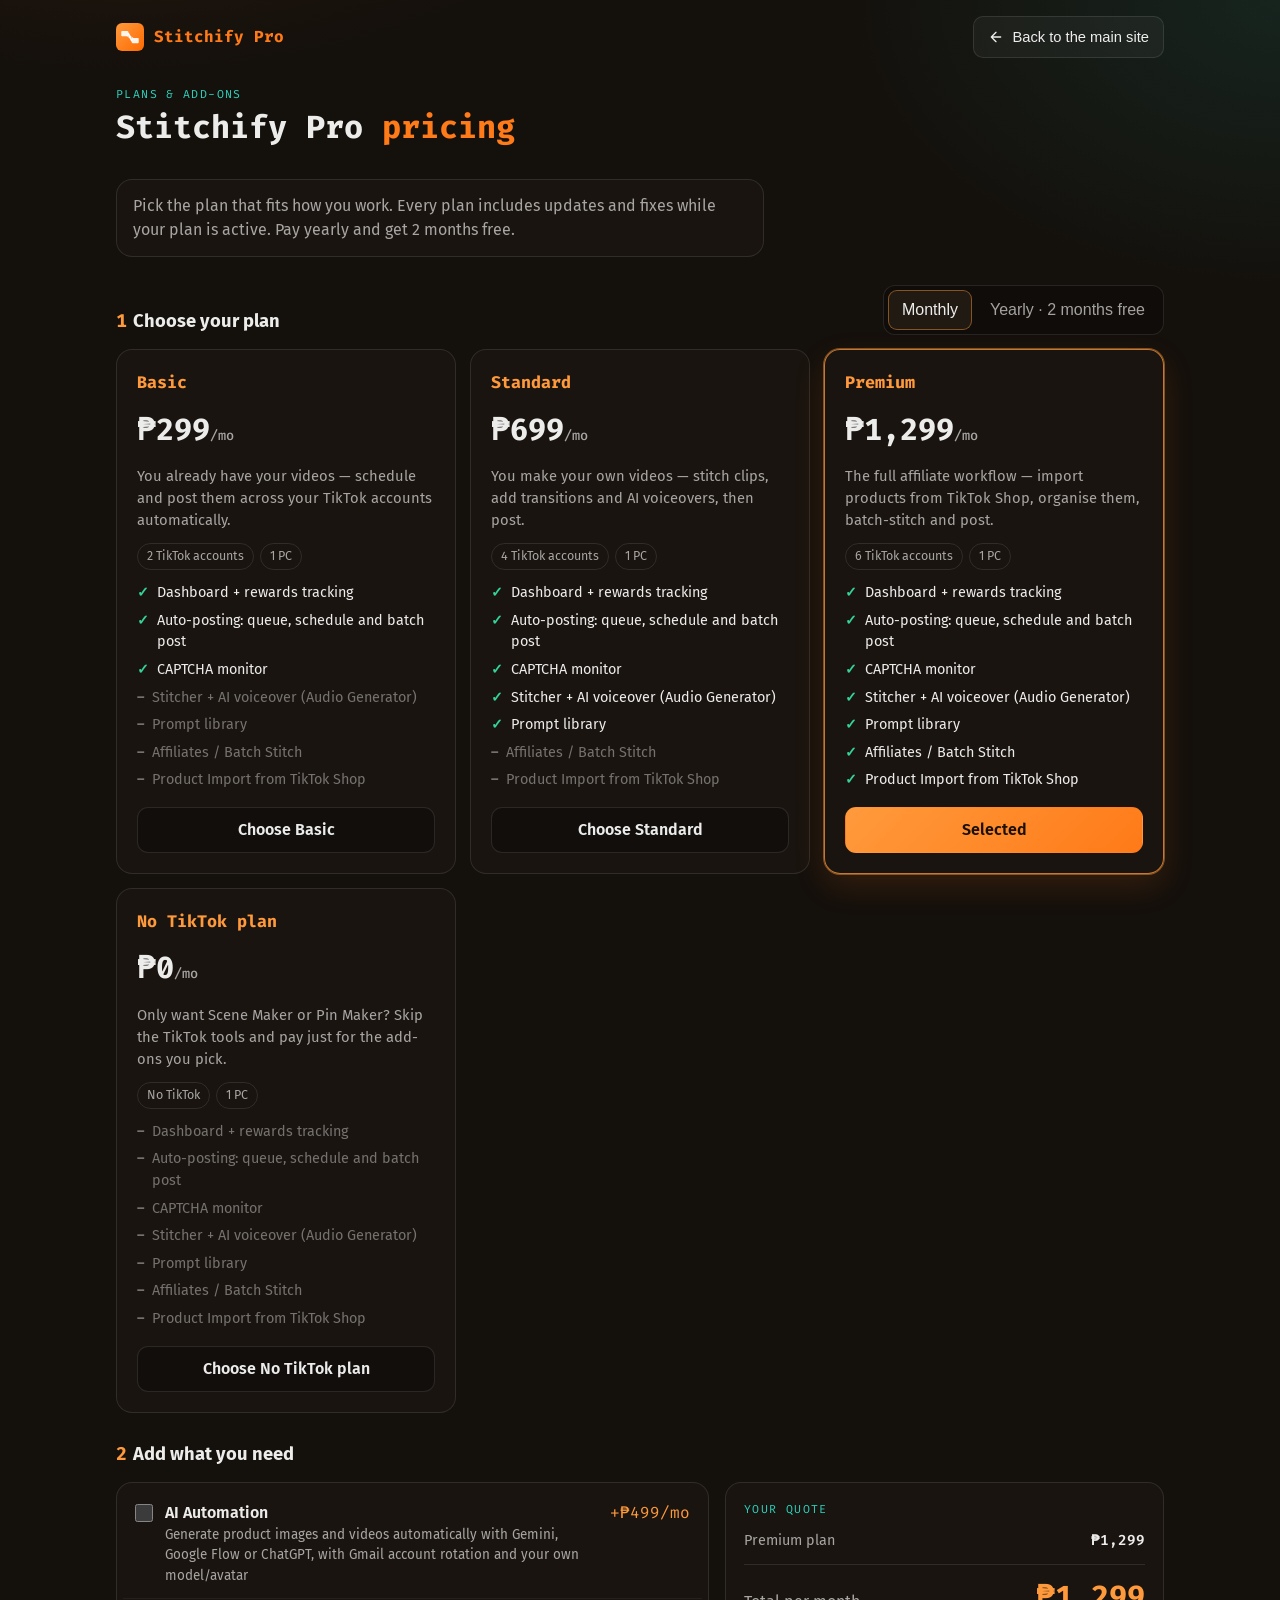
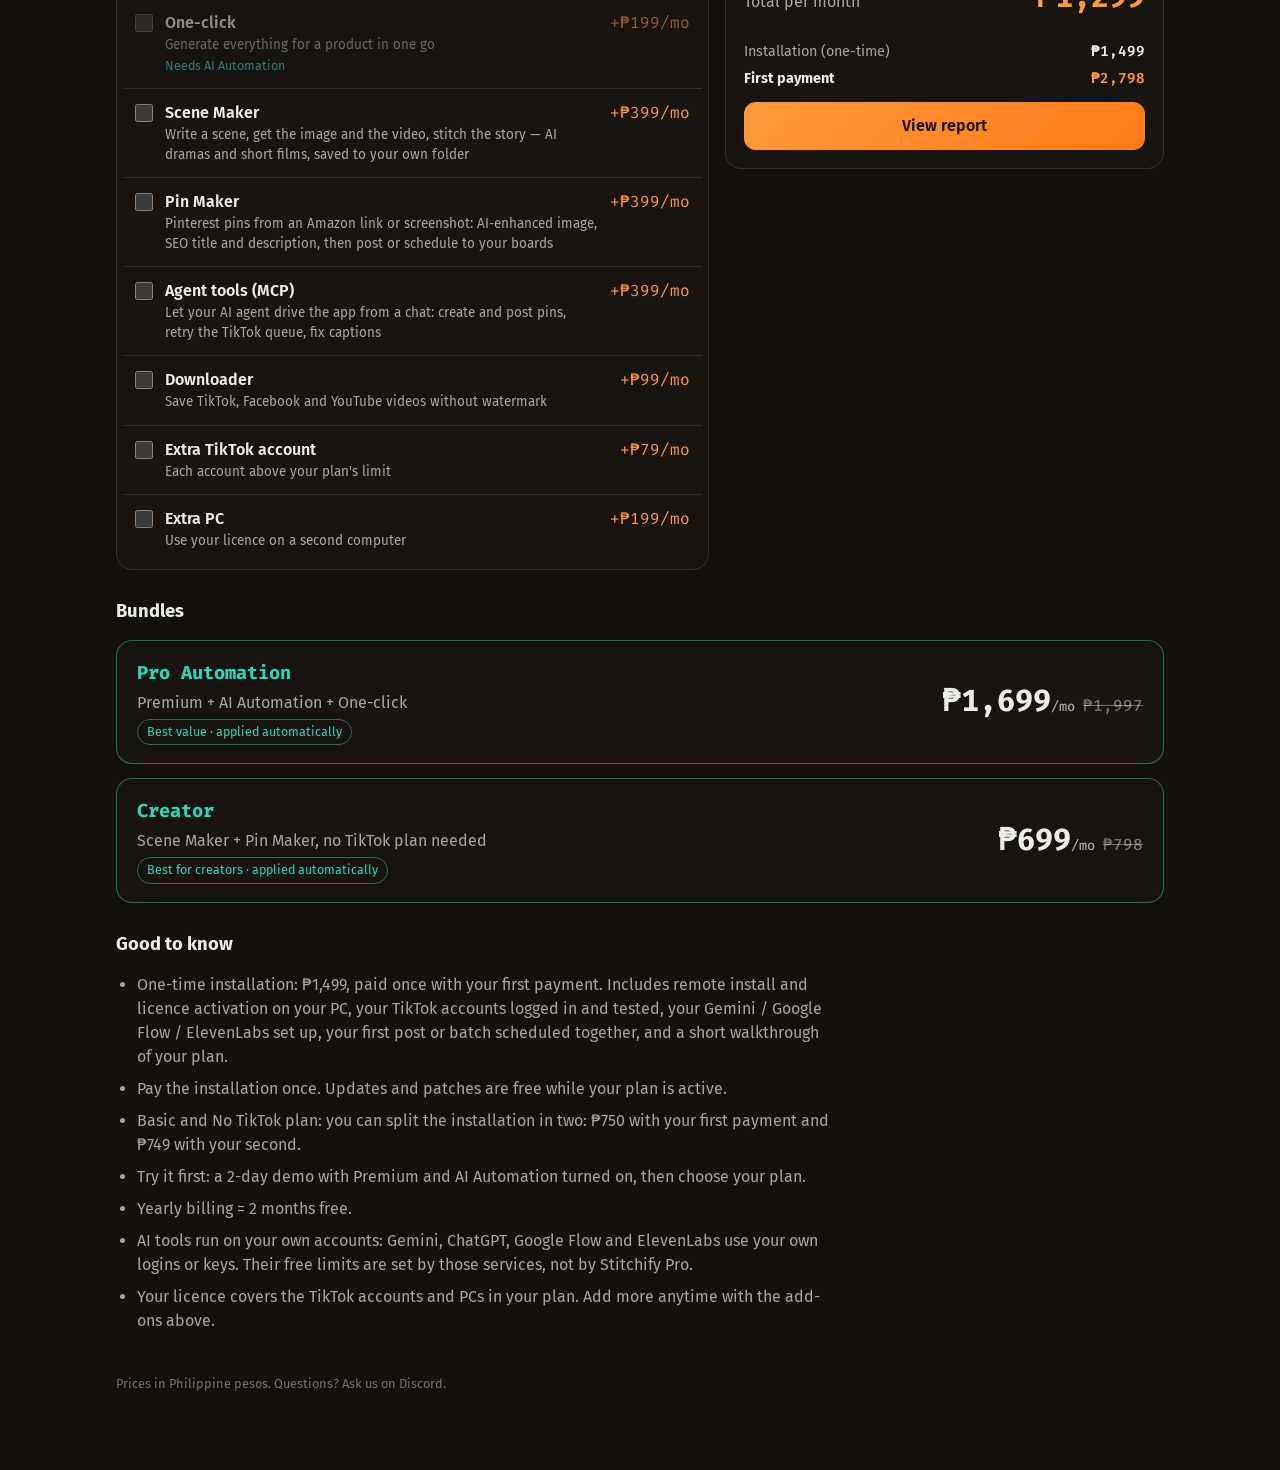
==== commit 4fc2f8ff: "Pricing: top bar with a link back to the main site Co-Authored-By: Claude Opus 5.5 <noreply@anthropi" ====
--- a/internal/pricing.html
+++ b/internal/pricing.html
@@ -57,6 +57,19 @@
     .btn.busy { opacity: 0.6; cursor: wait; }
     .err { color: var(--bad); font-size: 0.9rem; min-height: 1.3em; }
 
+    /* ---- Top bar ---- */
+    .topbar { max-width: 1080px; margin: 0 auto; padding: 16px 16px 0; display: flex; align-items: center; justify-content: space-between; gap: 16px; }
+    .topbar a { color: var(--text); text-decoration: none; }
+    .topbar-brand { display: inline-flex; align-items: center; gap: 10px; font-family: var(--display); font-weight: 700; color: var(--primary) !important; }
+    .topbar-back {
+      display: inline-flex; align-items: center; gap: 8px; padding: 9px 14px; border-radius: 10px;
+      border: 1px solid var(--border); background: rgba(255, 255, 255, .04); font-size: 0.92rem; font-weight: 500;
+      transition: border-color .15s, background .15s;
+    }
+    .topbar-back:hover { border-color: rgba(255, 154, 60, .55); background: rgba(255, 255, 255, .07); }
+    .topbar a:focus-visible { outline: 2px solid var(--primary-2); outline-offset: 2px; border-radius: 10px; }
+    @media (max-width: 420px) { .topbar-brand span { display: none; } }
+
     /* ---- Lock ---- */
     .lock { min-height: 70vh; display: grid; place-items: center; }
     .lock-card { width: 100%; max-width: 420px; padding: 28px; display: grid; gap: 16px; }
@@ -157,6 +170,15 @@
   </style>
 </head>
 <body>
+  <!-- Way back to the public site. Root-relative links work from both /internal/pricing and
+       /internal/pricing.html. -->
+  <nav class="topbar" aria-label="Site">
+    <a class="topbar-brand" href="/"><img src="/assets/logo.svg" alt="" width="28" height="28" /><span>Stitchify Pro</span></a>
+    <a class="topbar-back" href="/">
+      <svg viewBox="0 0 24 24" width="16" height="16" fill="none" stroke="currentColor" stroke-width="2" stroke-linecap="round" stroke-linejoin="round" aria-hidden="true"><path d="M19 12H5M12 19l-7-7 7-7"/></svg>
+      Back to the main site
+    </a>
+  </nav>
   <main class="wrap">
     <div class="desk" id="desk" hidden></div>
   </main>
